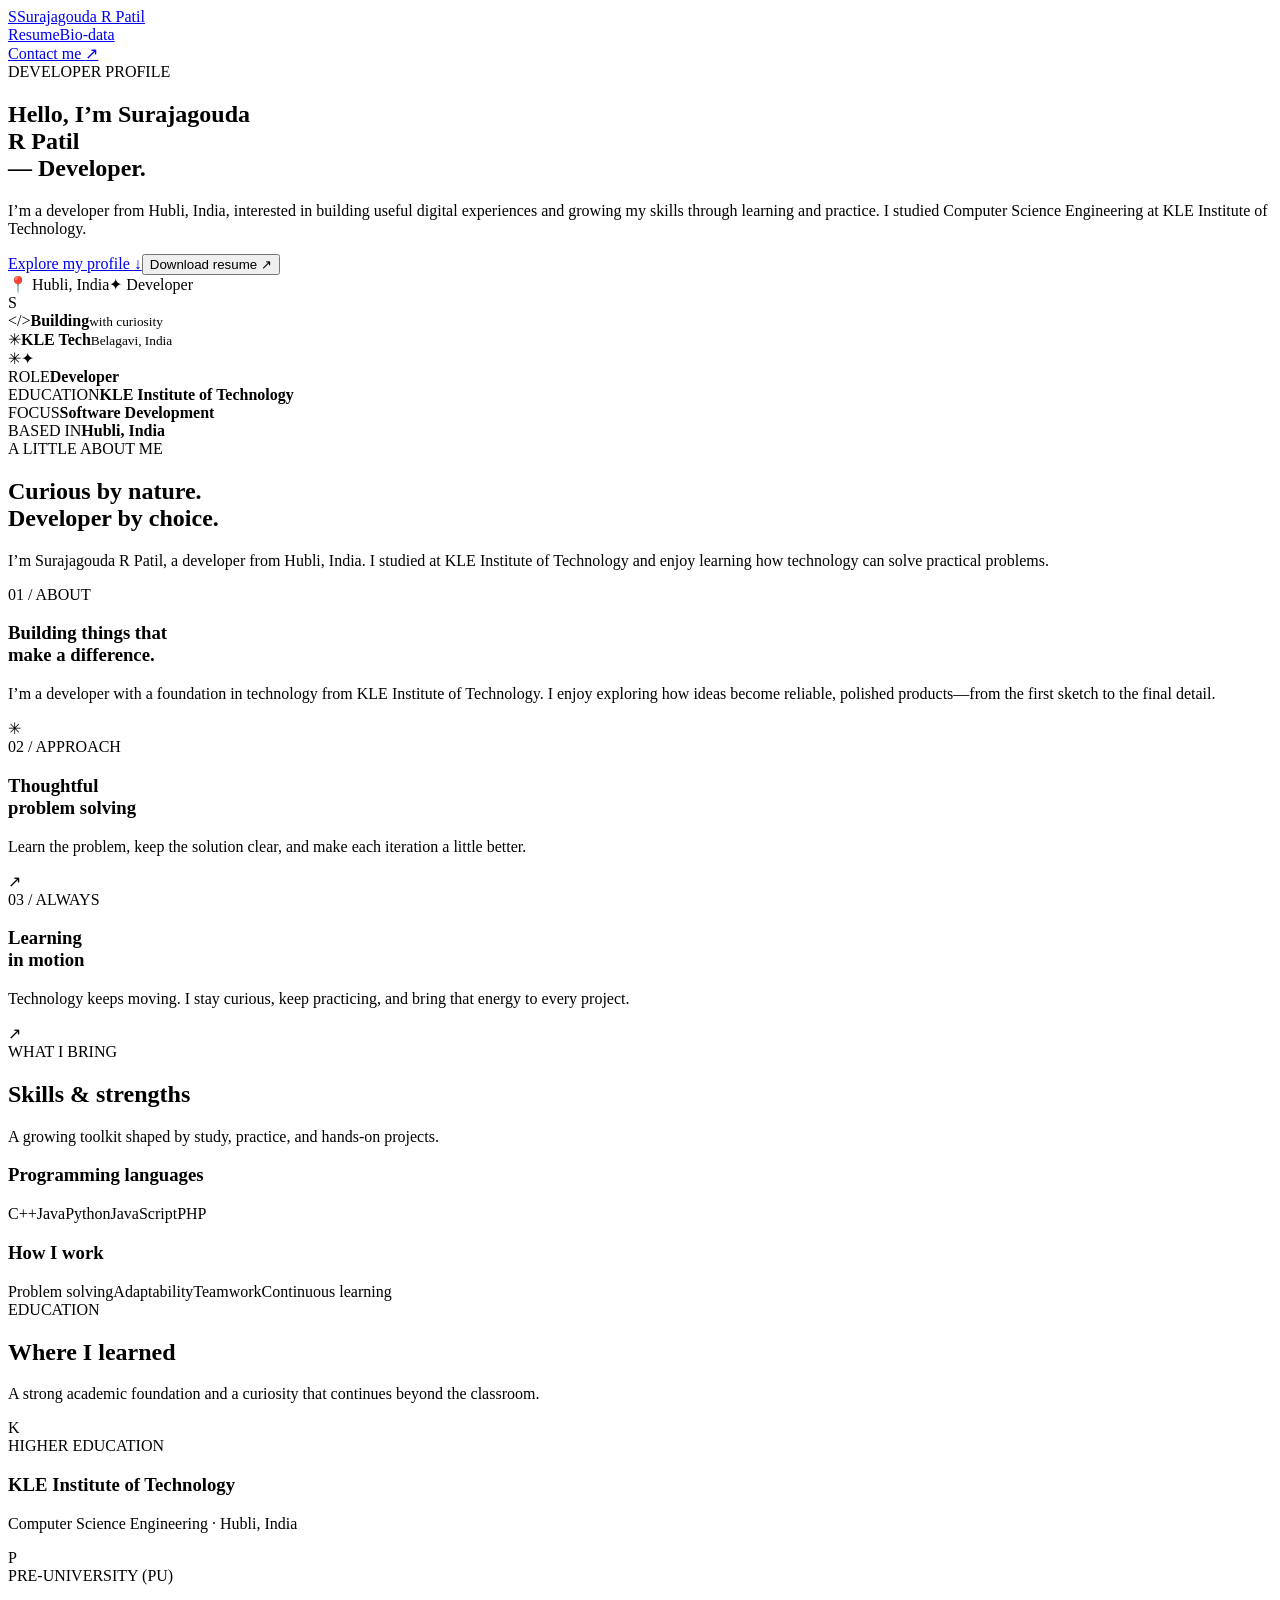
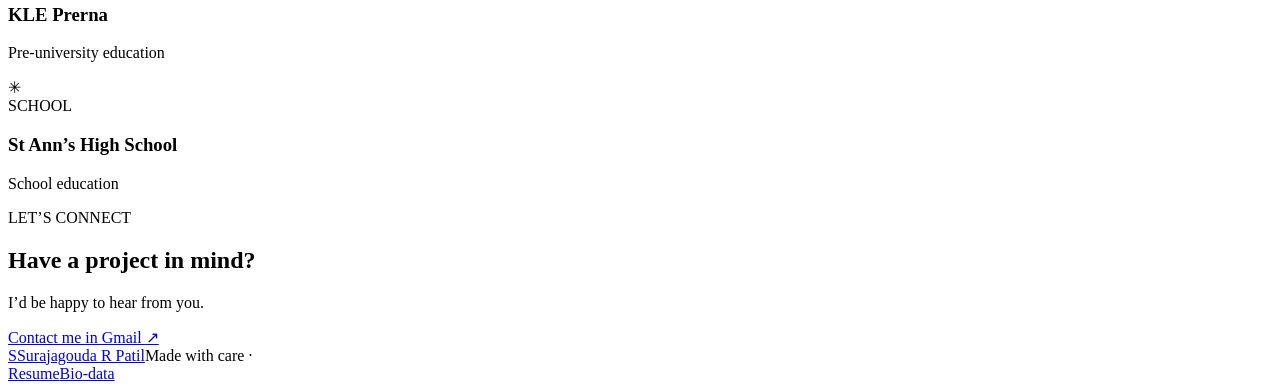
==== index.html @ 98c5645f "Add resume page This file contains the complete HTML structure for a personal resume webpage, includ" ====
<!doctype html>
<html lang="en">
<head>
  <meta charset="utf-8"><meta name="viewport" content="width=device-width, initial-scale=1">
  <meta name="description" content="Resume and professional profile of a developer from KLE Institute of Technology.">
  <title>Resume | Surajagouda R Patil</title><link rel="stylesheet" href="styles.css"><script src="script.js" defer></script>
</head>
<body>
  <header class="site-header"><a class="brand" href="index.html"><span class="brand-mark">S</span><span>Surajagouda R Patil</span></a><nav aria-label="Main navigation"><a class="active" href="index.html">Resume</a><a href="biodata.html">Bio-data</a></nav><a class="header-cta" href="https://mail.google.com/mail/?view=cm&amp;fs=1&amp;to=surajagoudap%40gmail.com" target="_blank" rel="noopener noreferrer">Contact me <span aria-hidden="true">↗</span></a></header>
  <main>
    <section class="hero wrap"><div class="hero-copy"><div class="eyebrow"><span class="status-dot"></span> DEVELOPER PROFILE</div><h1>Hello, I’m <span class="accent">Surajagouda<br>R Patil</span><br>— Developer.</h1><p class="intro">I’m a developer from Hubli, India, interested in building useful digital experiences and growing my skills through learning and practice. I studied Computer Science Engineering at KLE Institute of Technology.</p><div class="hero-actions"><a class="button primary" href="#about">Explore my profile <span>↓</span></a><button class="button secondary" type="button" data-print>Download resume <span>↗</span></button></div><div class="hero-meta"><span>📍 Hubli, India</span><span>✦ Developer</span></div></div><div class="profile-art" aria-label="Decorative profile illustration"><div class="orbit orbit-one"></div><div class="orbit orbit-two"></div><div class="portrait"><span class="portrait-initial">S</span></div><div class="float-card card-code"><span class="mini-icon">&lt;/&gt;</span><span><b>Building</b><small>with curiosity</small></span></div><div class="float-card card-school"><span class="mini-icon star">✳</span><span><b>KLE Tech</b><small>Belagavi, India</small></span></div><span class="spark spark-a">✳</span><span class="spark spark-b">✦</span></div></section>
    <section class="quick-facts wrap" aria-label="Profile highlights"><div><span class="fact-label">ROLE</span><strong>Developer</strong></div><div><span class="fact-label">EDUCATION</span><strong>KLE Institute of Technology</strong></div><div><span class="fact-label">FOCUS</span><strong>Software Development</strong></div><div><span class="fact-label">BASED IN</span><strong>Hubli, India</strong></div></section>
    <section class="section wrap" id="about"><div class="section-heading"><div><span class="section-kicker">A LITTLE ABOUT ME</span><h2>Curious by nature.<br><span class="muted">Developer by choice.</span></h2></div><p>I’m Surajagouda R Patil, a developer from Hubli, India. I studied at KLE Institute of Technology and enjoy learning how technology can solve practical problems.</p></div><div class="about-grid"><article class="about-card feature-card"><span class="card-number">01 / ABOUT</span><h3>Building things that<br>make a difference.</h3><p>I’m a developer with a foundation in technology from KLE Institute of Technology. I enjoy exploring how ideas become reliable, polished products—from the first sketch to the final detail.</p><span class="card-decoration">✳</span></article><article class="about-card"><span class="card-number">02 / APPROACH</span><h3>Thoughtful<br>problem solving</h3><p>Learn the problem, keep the solution clear, and make each iteration a little better.</p><span class="small-arrow">↗</span></article><article class="about-card"><span class="card-number">03 / ALWAYS</span><h3>Learning<br>in motion</h3><p>Technology keeps moving. I stay curious, keep practicing, and bring that energy to every project.</p><span class="small-arrow">↗</span></article></div></section>
    <section class="section wrap"><div class="section-heading compact"><div><span class="section-kicker">WHAT I BRING</span><h2>Skills &amp; strengths</h2></div><p>A growing toolkit shaped by study, practice, and hands-on projects.</p></div><div class="skills-panel"><div class="skill-group"><h3>Programming languages</h3><div class="tags"><span>C++</span><span>Java</span><span>Python</span><span>JavaScript</span><span>PHP</span></div></div><div class="skill-group"><h3>How I work</h3><div class="tags soft-tags"><span>Problem solving</span><span>Adaptability</span><span>Teamwork</span><span>Continuous learning</span></div></div></div></section>
    <section class="section wrap"><div class="section-heading compact"><div><span class="section-kicker">EDUCATION</span><h2>Where I learned</h2></div><p>A strong academic foundation and a curiosity that continues beyond the classroom.</p></div><article class="education-row"><div class="edu-icon">K</div><div class="edu-main"><span class="section-kicker">HIGHER EDUCATION</span><h3>KLE Institute of Technology</h3><p>Computer Science Engineering · Hubli, India</p></div></article><article class="education-row"><div class="edu-icon school-icon">P</div><div class="edu-main"><span class="section-kicker">PRE-UNIVERSITY (PU)</span><h3>KLE Prerna</h3><p>Pre-university education</p></div></article><article class="education-row school-row"><div class="edu-icon school-icon">✳</div><div class="edu-main"><span class="section-kicker">SCHOOL</span><h3>St Ann’s High School</h3><p>School education</p></div></article></section>
    <section class="contact-band wrap" id="contact"><div><span class="section-kicker">LET’S CONNECT</span><h2>Have a project in mind?</h2><p>I’d be happy to hear from you.</p></div><a class="button light-button" href="https://mail.google.com/mail/?view=cm&amp;fs=1&amp;to=surajagoudap%40gmail.com" target="_blank" rel="noopener noreferrer">Contact me in Gmail <span>↗</span></a></section>
  </main>
  <footer class="site-footer wrap"><a class="brand footer-brand" href="index.html"><span class="brand-mark">S</span><span>Surajagouda R Patil</span></a><span>Made with care · <span data-year></span></span><div class="footer-links"><a href="index.html">Resume</a><a href="biodata.html">Bio-data</a></div></footer>
</body></html>
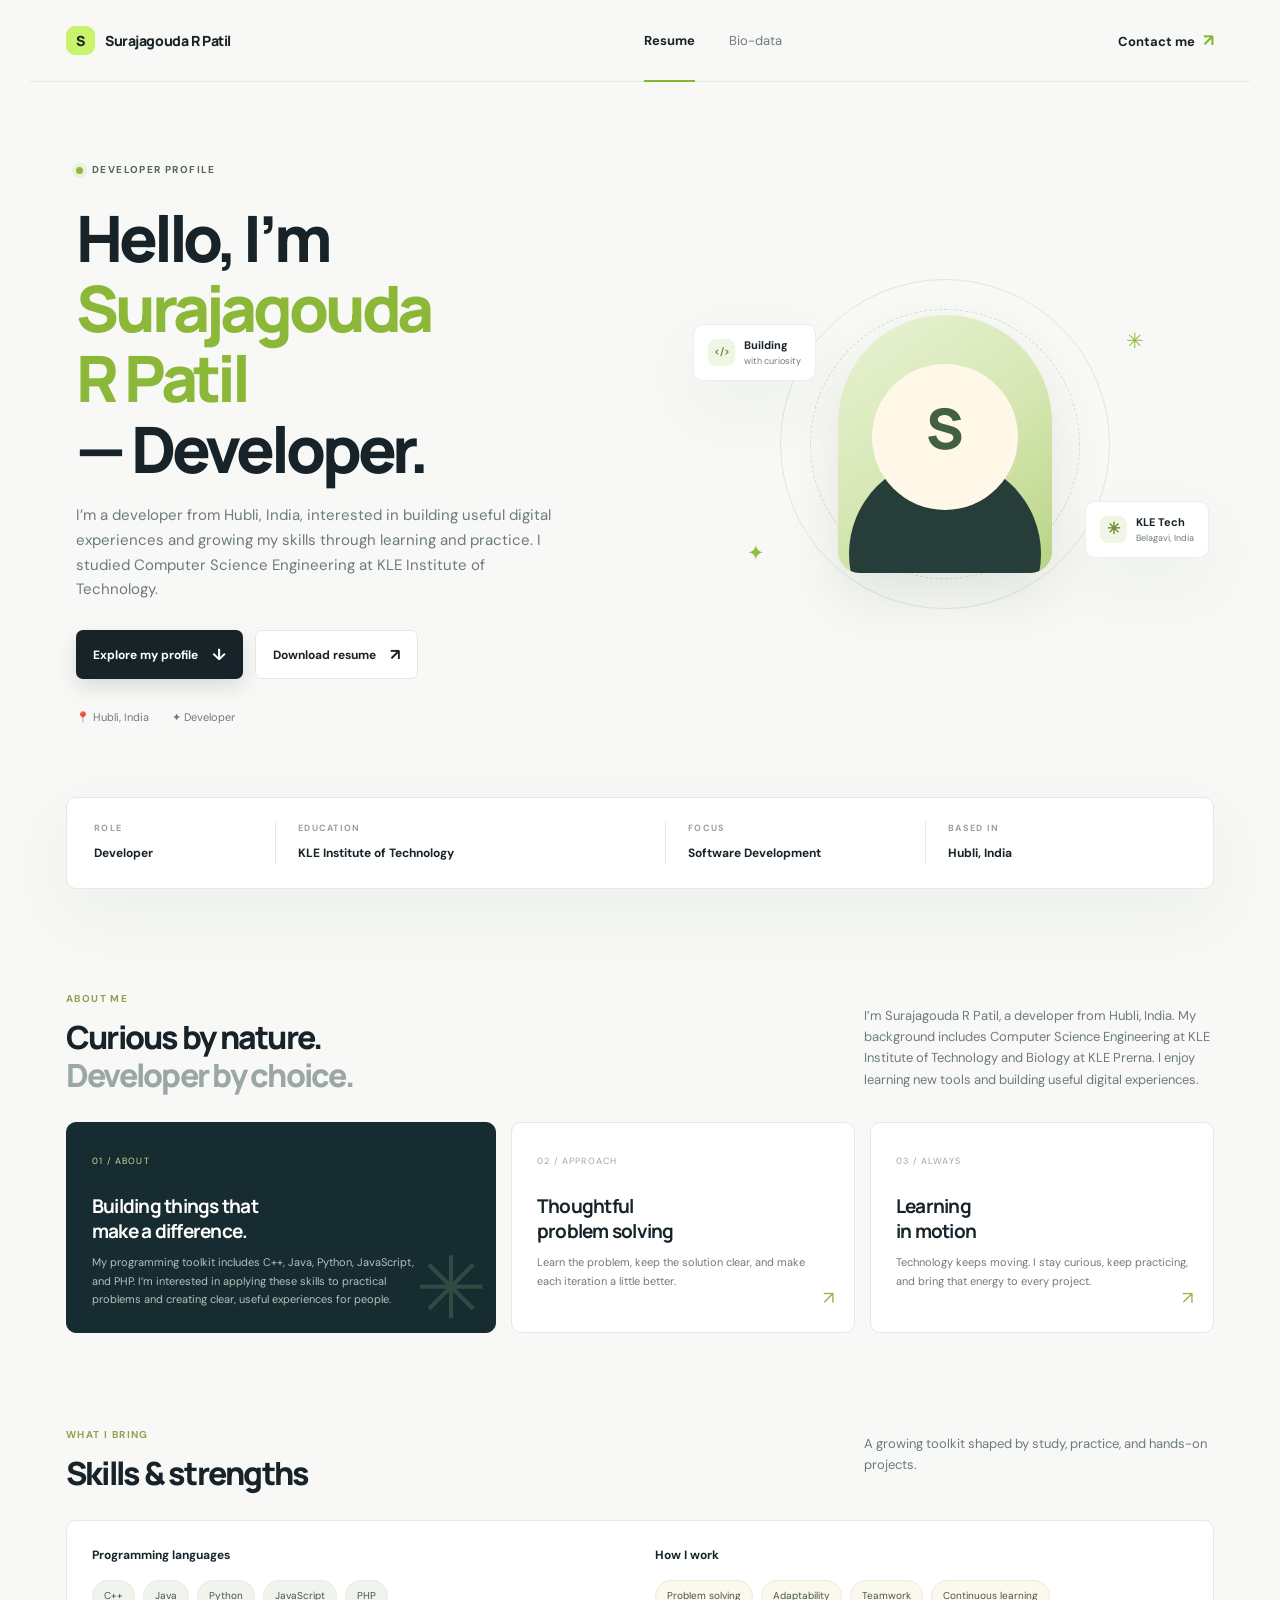
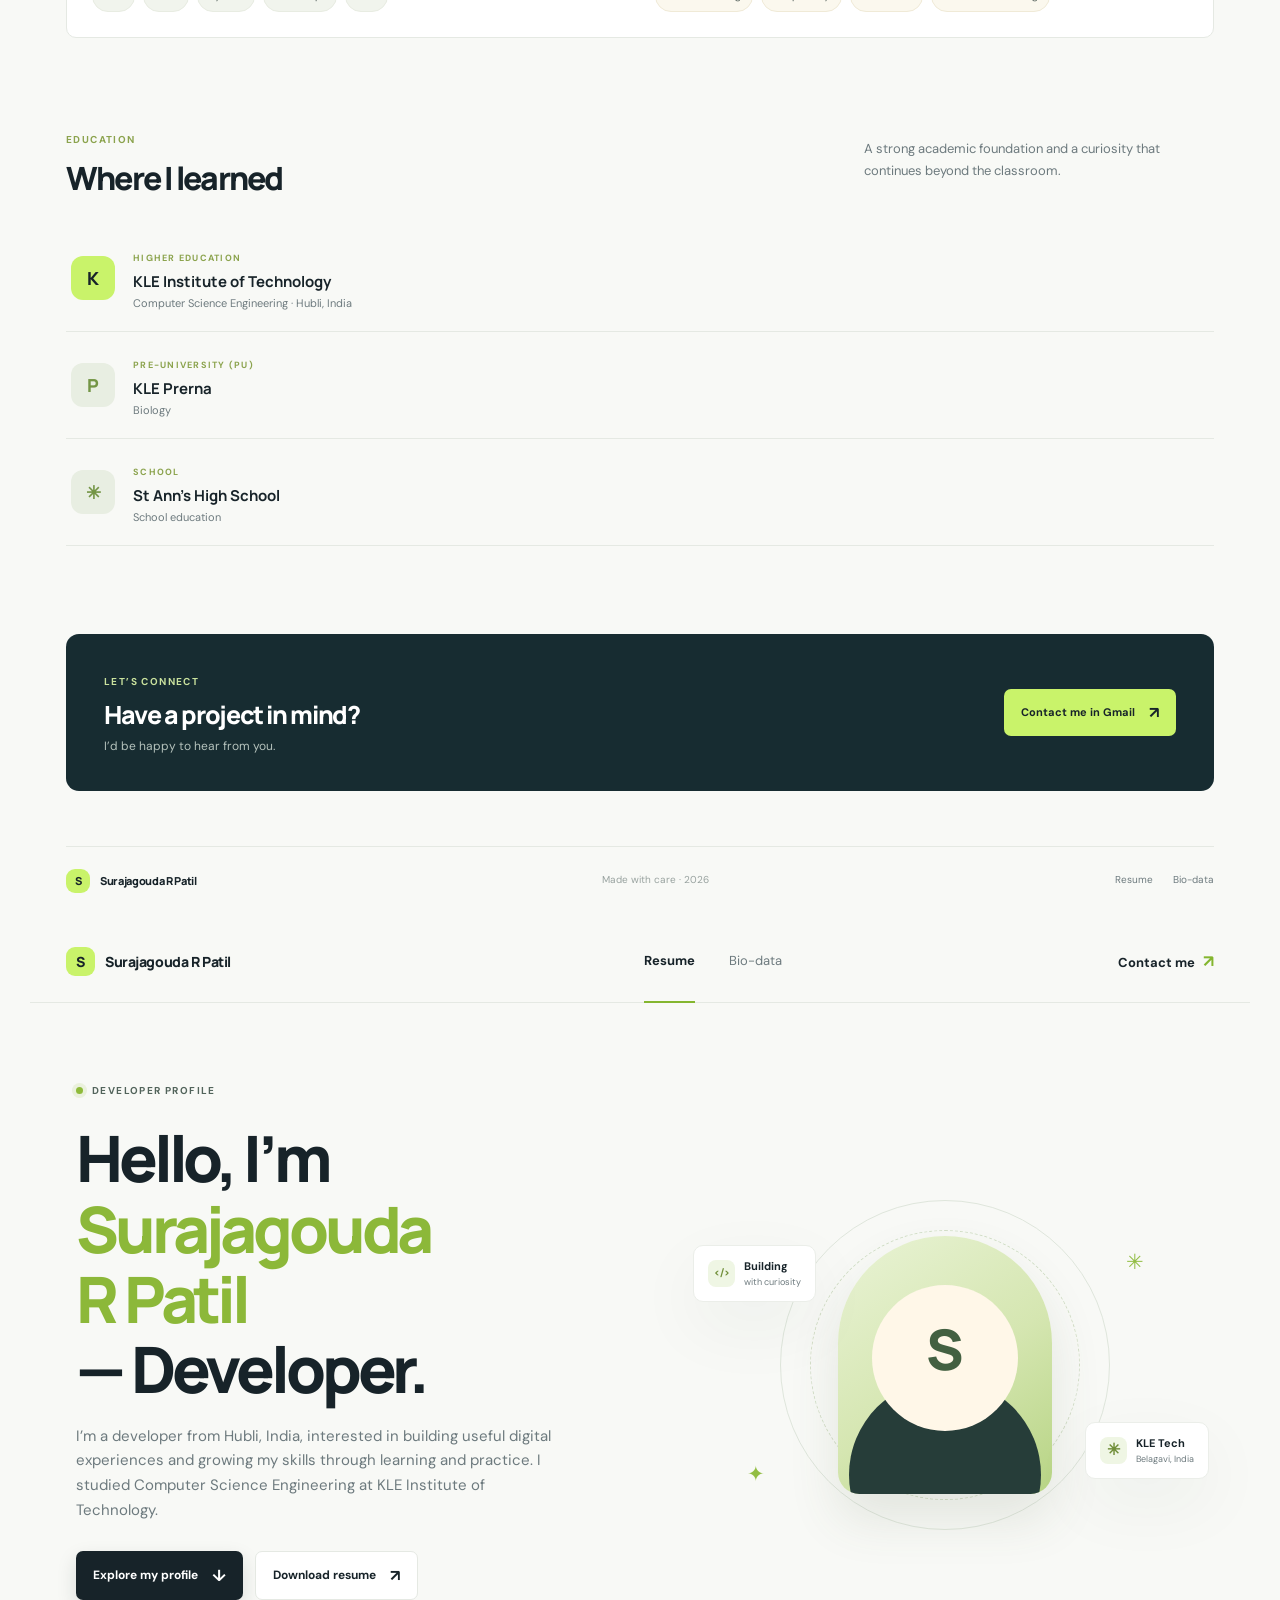
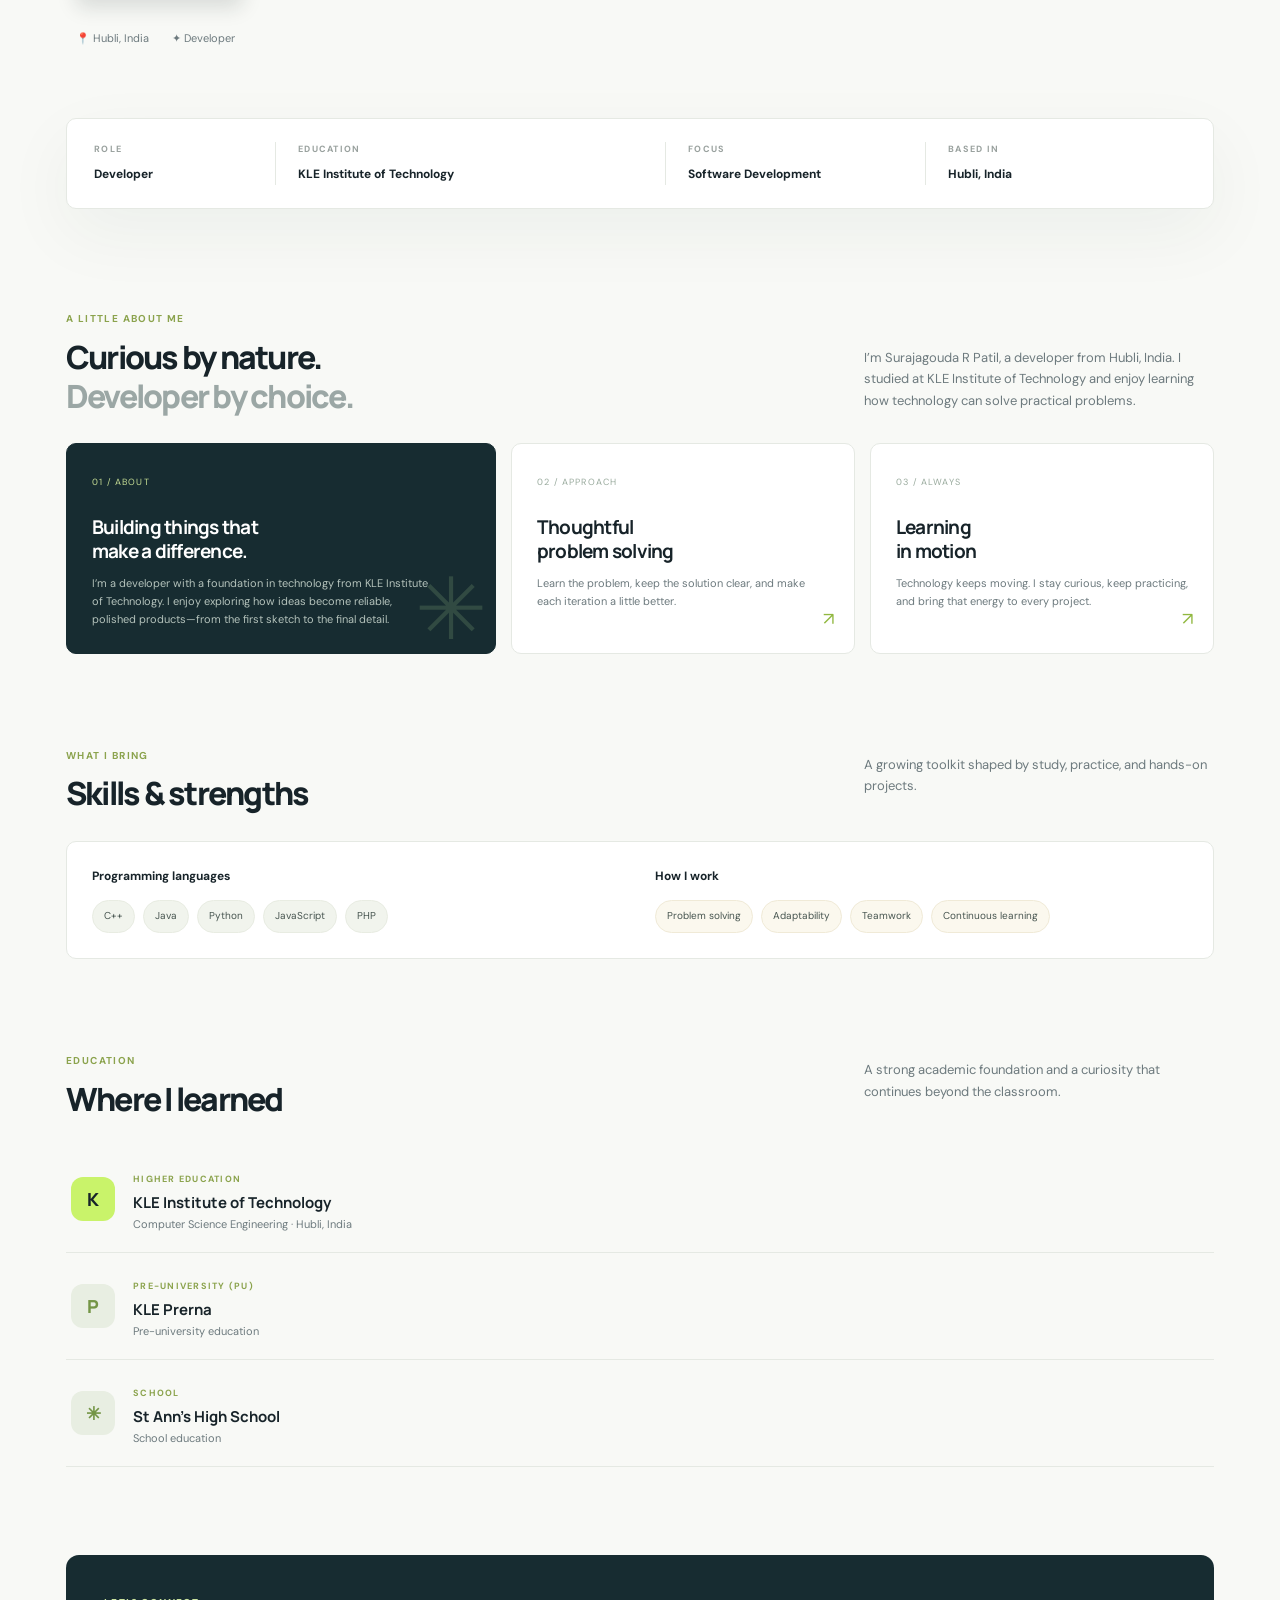
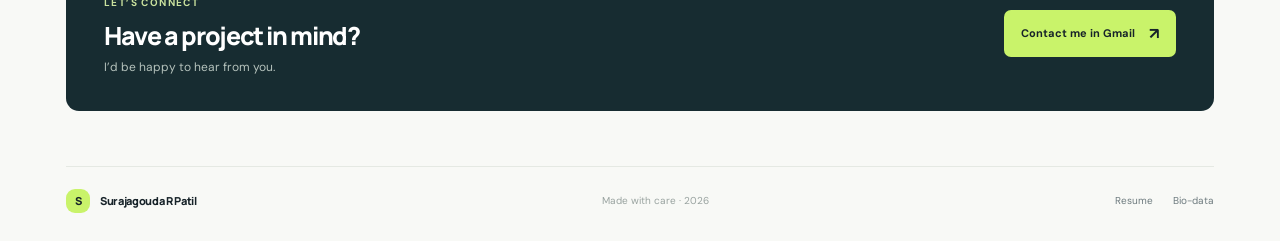
==== commit af9d1303: "Update resume About Me and PU stream Added 'About Me' section with personal details and skills." ====
--- a/index.html
+++ b/index.html
@@ -1,4 +1,22 @@
 <!doctype html>
+<html lang="en">
+<head>
+  <meta charset="utf-8"><meta name="viewport" content="width=device-width, initial-scale=1">
+  <meta name="description" content="Resume and professional profile of a developer from KLE Institute of Technology.">
+  <title>Resume | Surajagouda R Patil</title><link rel="stylesheet" href="styles.css"><script src="script.js" defer></script>
+</head>
+<body>
+  <header class="site-header"><a class="brand" href="index.html"><span class="brand-mark">S</span><span>Surajagouda R Patil</span></a><nav aria-label="Main navigation"><a class="active" href="index.html">Resume</a><a href="biodata.html">Bio-data</a></nav><a class="header-cta" href="https://mail.google.com/mail/?view=cm&amp;fs=1&amp;to=surajagoudap%40gmail.com" target="_blank" rel="noopener noreferrer">Contact me <span aria-hidden="true">↗</span></a></header>
+  <main>
+    <section class="hero wrap"><div class="hero-copy"><div class="eyebrow"><span class="status-dot"></span> DEVELOPER PROFILE</div><h1>Hello, I’m <span class="accent">Surajagouda<br>R Patil</span><br>— Developer.</h1><p class="intro">I’m a developer from Hubli, India, interested in building useful digital experiences and growing my skills through learning and practice. I studied Computer Science Engineering at KLE Institute of Technology.</p><div class="hero-actions"><a class="button primary" href="#about">Explore my profile <span>↓</span></a><button class="button secondary" type="button" data-print>Download resume <span>↗</span></button></div><div class="hero-meta"><span>📍 Hubli, India</span><span>✦ Developer</span></div></div><div class="profile-art" aria-label="Decorative profile illustration"><div class="orbit orbit-one"></div><div class="orbit orbit-two"></div><div class="portrait"><span class="portrait-initial">S</span></div><div class="float-card card-code"><span class="mini-icon">&lt;/&gt;</span><span><b>Building</b><small>with curiosity</small></span></div><div class="float-card card-school"><span class="mini-icon star">✳</span><span><b>KLE Tech</b><small>Belagavi, India</small></span></div><span class="spark spark-a">✳</span><span class="spark spark-b">✦</span></div></section>
+    <section class="quick-facts wrap" aria-label="Profile highlights"><div><span class="fact-label">ROLE</span><strong>Developer</strong></div><div><span class="fact-label">EDUCATION</span><strong>KLE Institute of Technology</strong></div><div><span class="fact-label">FOCUS</span><strong>Software Development</strong></div><div><span class="fact-label">BASED IN</span><strong>Hubli, India</strong></div></section>
+    <section class="section wrap" id="about"><div class="section-heading"><div><span class="section-kicker">ABOUT ME</span><h2>Curious by nature.<br><span class="muted">Developer by choice.</span></h2></div><p>I’m Surajagouda R Patil, a developer from Hubli, India. My background includes Computer Science Engineering at KLE Institute of Technology and Biology at KLE Prerna. I enjoy learning new tools and building useful digital experiences.</p></div><div class="about-grid"><article class="about-card feature-card"><span class="card-number">01 / ABOUT</span><h3>Building things that<br>make a difference.</h3><p>My programming toolkit includes C++, Java, Python, JavaScript, and PHP. I’m interested in applying these skills to practical problems and creating clear, useful experiences for people.</p><span class="card-decoration">✳</span></article><article class="about-card"><span class="card-number">02 / APPROACH</span><h3>Thoughtful<br>problem solving</h3><p>Learn the problem, keep the solution clear, and make each iteration a little better.</p><span class="small-arrow">↗</span></article><article class="about-card"><span class="card-number">03 / ALWAYS</span><h3>Learning<br>in motion</h3><p>Technology keeps moving. I stay curious, keep practicing, and bring that energy to every project.</p><span class="small-arrow">↗</span></article></div></section>
+    <section class="section wrap"><div class="section-heading compact"><div><span class="section-kicker">WHAT I BRING</span><h2>Skills &amp; strengths</h2></div><p>A growing toolkit shaped by study, practice, and hands-on projects.</p></div><div class="skills-panel"><div class="skill-group"><h3>Programming languages</h3><div class="tags"><span>C++</span><span>Java</span><span>Python</span><span>JavaScript</span><span>PHP</span></div></div><div class="skill-group"><h3>How I work</h3><div class="tags soft-tags"><span>Problem solving</span><span>Adaptability</span><span>Teamwork</span><span>Continuous learning</span></div></div></div></section>
+    <section class="section wrap"><div class="section-heading compact"><div><span class="section-kicker">EDUCATION</span><h2>Where I learned</h2></div><p>A strong academic foundation and a curiosity that continues beyond the classroom.</p></div><article class="education-row"><div class="edu-icon">K</div><div class="edu-main"><span class="section-kicker">HIGHER EDUCATION</span><h3>KLE Institute of Technology</h3><p>Computer Science Engineering · Hubli, India</p></div></article><article class="education-row"><div class="edu-icon school-icon">P</div><div class="edu-main"><span class="section-kicker">PRE-UNIVERSITY (PU)</span><h3>KLE Prerna</h3><p>Biology</p></div></article><article class="education-row school-row"><div class="edu-icon school-icon">✳</div><div class="edu-main"><span class="section-kicker">SCHOOL</span><h3>St Ann’s High School</h3><p>School education</p></div></article></section>
+    <section class="contact-band wrap" id="contact"><div><span class="section-kicker">LET’S CONNECT</span><h2>Have a project in mind?</h2><p>I’d be happy to hear from you.</p></div><a class="button light-button" href="https://mail.google.com/mail/?view=cm&amp;fs=1&amp;to=surajagoudap%40gmail.com" target="_blank" rel="noopener noreferrer">Contact me in Gmail <span>↗</span></a></section>
+  </main>
+  <footer class="site-footer wrap"><a class="brand footer-brand" href="index.html"><span class="brand-mark">S</span><span>Surajagouda R Patil</span></a><span>Made with care · <span data-year></span></span><div class="footer-links"><a href="index.html">Resume</a><a href="biodata.html">Bio-data</a></div></footer>
+</body></html><!doctype html>
 <html lang="en">
 <head>
   <meta charset="utf-8"><meta name="viewport" content="width=device-width, initial-scale=1">
--- a/styles.css
+++ b/styles.css
@@ -0,0 +1,5 @@
+@import url('https://fonts.googleapis.com/css2?family=DM+Sans:wght@400;500;600;700&family=Manrope:wght@400;500;600;700;800&display=swap');
+:root{--ink:#172329;--muted:#6d7a7e;--paper:#f8f9f6;--white:#fff;--green:#c9f36a;--green-deep:#84b62f;--line:#e5e9e3;--navy:#172c31;--shadow:0 24px 70px #1c32300d}*{box-sizing:border-box}html{scroll-behavior:smooth}body{margin:0;background:var(--paper);color:var(--ink);font-family:'DM Sans',sans-serif;font-size:15px;line-height:1.65}a{color:inherit;text-decoration:none}.site-header{max-width:1220px;height:82px;margin:auto;padding:0 36px;display:flex;align-items:center;justify-content:space-between;border-bottom:1px solid var(--line)}.brand{display:inline-flex;align-items:center;gap:10px;font-family:Manrope,sans-serif;font-weight:800;font-size:14px;letter-spacing:-.03em}.brand-mark{width:29px;height:29px;border-radius:9px;background:var(--green);display:grid;place-items:center;font-size:14px;color:var(--ink)}nav{display:flex;gap:34px;margin-left:76px}nav a,.footer-links a{font-size:13px;color:var(--muted);transition:.2s}nav a:hover,.footer-links a:hover{color:var(--ink)}nav a.active{color:var(--ink);font-weight:700;position:relative}nav a.active:after{content:'';position:absolute;bottom:-31px;left:0;right:0;height:2px;background:var(--green-deep)}.header-cta{font-size:13px;font-weight:700}.header-cta span{color:var(--green-deep);font-size:17px;margin-left:5px}.wrap{max-width:1148px;margin-left:auto;margin-right:auto}.hero{padding:80px 10px 71px;display:grid;grid-template-columns:1.08fr .92fr;align-items:center;min-height:512px}.eyebrow,.section-kicker,.fact-label{font-size:10px;font-weight:700;letter-spacing:.14em}.eyebrow{display:flex;align-items:center;gap:9px;color:#52645b}.status-dot{width:7px;height:7px;border-radius:50%;background:#8fbb3a;box-shadow:0 0 0 4px #8fbb3a22}.hero h1,.page-hero h1{font:800 clamp(44px,5vw,65px)/1.1 Manrope,sans-serif;letter-spacing:-.065em;margin:24px 0 19px}.accent{color:#8cb839}.intro{max-width:478px;color:var(--muted);font-size:15px}.hero-actions{display:flex;gap:12px;margin-top:28px}.button{font:700 12px 'DM Sans',sans-serif;border:0;border-radius:7px;padding:13px 17px;display:inline-flex;gap:14px;align-items:center;cursor:pointer;transition:transform .2s,box-shadow .2s}.button:hover{transform:translateY(-2px)}.primary{background:var(--ink);color:white;box-shadow:0 8px 20px #17232922}.primary span,.secondary span{font-size:16px}.secondary{background:#fff;border:1px solid var(--line);color:var(--ink)}.hero-meta{display:flex;gap:23px;margin-top:29px;color:var(--muted);font-size:11px}.profile-art{height:380px;position:relative;display:grid;place-items:center}.orbit{position:absolute;border:1px solid #dfe6dc;border-radius:50%;width:330px;height:330px}.orbit-two{width:270px;height:270px;border-style:dashed;border-color:#d3dec8}.portrait{width:214px;height:258px;border-radius:110px 110px 22px 22px;background:linear-gradient(145deg,#e9f3d5,#d5e6b1 54%,#b7d484);display:grid;place-items:center;box-shadow:0 25px 50px #50633c20;position:relative;overflow:hidden}.portrait:before{content:'';position:absolute;width:146px;height:146px;border-radius:50%;background:#fff7e8;top:49px;left:34px;box-shadow:0 117px 0 23px #263d39}.portrait-initial{position:absolute;z-index:1;top:74px;font:800 56px Manrope;color:#436041}.float-card{position:absolute;background:#fff;border:1px solid #ebeee9;border-radius:10px;padding:11px 14px;display:flex;align-items:center;gap:9px;box-shadow:var(--shadow);font-size:11px}.float-card b,.float-card small{display:block}.float-card b{font-size:11px}.float-card small{color:var(--muted);font-size:9px}.card-code{top:70px;left:8px}.card-school{right:-5px;bottom:76px}.mini-icon{width:27px;height:27px;border-radius:8px;background:#eff6e4;color:#718f39;display:grid;place-items:center;font-size:10px;font-weight:700}.star{font-size:16px}.spark{position:absolute;color:#92bd43;font-size:21px}.spark-a{top:70px;right:60px}.spark-b{bottom:63px;left:62px}.quick-facts{display:grid;grid-template-columns:.7fr 1.5fr 1fr 1fr;background:#fff;border:1px solid var(--line);border-radius:10px;padding:23px 27px;margin-bottom:96px;box-shadow:var(--shadow)}.quick-facts>div{border-right:1px solid var(--line);padding:0 22px}.quick-facts>div:first-child{padding-left:0}.quick-facts>div:last-child{border:0}.fact-label{display:block;color:#99a19e;font-size:9px;margin-bottom:4px}.quick-facts strong{font-size:12px}.section{margin-bottom:88px}.section-heading{display:flex;justify-content:space-between;align-items:end;margin-bottom:28px}.section-heading h2,.contact-band h2{font:800 32px/1.2 Manrope,sans-serif;letter-spacing:-.055em;margin:8px 0 0}.section-kicker{color:#8ba34d}.muted{color:#9ba7a5}.section-heading>p{max-width:350px;color:var(--muted);font-size:13px;margin:0 0 4px}.about-grid{display:grid;grid-template-columns:1.25fr 1fr 1fr;gap:15px}.about-card{background:#fff;border:1px solid var(--line);border-radius:10px;padding:24px 25px;min-height:206px;position:relative;overflow:hidden}.feature-card{background:var(--navy);color:#fff;border-color:var(--navy)}.card-number{font-size:9px;letter-spacing:.13em;color:#99aa9d}.feature-card .card-number{color:#c6dd94}.about-card h3{font:700 19px/1.3 Manrope,sans-serif;letter-spacing:-.04em;margin:22px 0 10px}.about-card p{font-size:11px;color:var(--muted);margin:0;max-width:310px}.feature-card p{color:#b4c2bb;max-width:340px}.card-decoration{position:absolute;font-size:86px;color:#314a42;right:8px;bottom:-29px}.small-arrow{position:absolute;right:20px;bottom:18px;color:#91b840;font-size:18px}.compact{align-items:center}.skills-panel{display:grid;grid-template-columns:1fr 1fr;gap:30px;background:#fff;border:1px solid var(--line);border-radius:10px;padding:25px}.skill-group h3{font-size:12px;margin:0 0 14px}.tags{display:flex;gap:8px;flex-wrap:wrap}.tags span{background:#f1f4ed;border:1px solid #e8ece2;border-radius:20px;padding:7px 11px;font-size:10px;color:#475550}.soft-tags span{background:#fbf8ee;border-color:#f0ead7}.education-row{display:flex;align-items:center;gap:18px;padding:19px 5px;border-bottom:1px solid var(--line)}.edu-icon{width:44px;height:44px;background:var(--green);border-radius:12px;display:grid;place-items:center;font:800 18px Manrope}.school-icon{background:#e8eee2;color:#749546}.edu-main{flex:1}.edu-main .section-kicker{font-size:9px}.edu-main h3{font:700 15px Manrope;margin:2px 0}.edu-main p{color:var(--muted);font-size:11px;margin:0}.edu-date{font-size:10px;color:#929e99}.contact-band{background:var(--navy);color:#fff;border-radius:13px;padding:34px 38px;margin-bottom:55px;display:flex;align-items:center;justify-content:space-between}.contact-band .section-kicker{color:#cae29e}.contact-band h2{font-size:25px;margin:7px 0}.contact-band p{color:#b5c2bc;font-size:12px;margin:0}.light-button{background:var(--green);color:var(--ink);font-size:11px}.light-button span{font-size:16px}.site-footer{border-top:1px solid var(--line);padding:22px 0 28px;display:flex;align-items:center;justify-content:space-between;color:#98a29f;font-size:10px}.footer-brand{color:var(--ink);font-size:11px}.footer-brand .brand-mark{width:24px;height:24px;font-size:11px}.footer-links{display:flex;gap:20px}.footer-links a{font-size:10px}.page-hero{padding:69px 10px 39px;border-bottom:1px solid var(--line)}.page-hero h1{font-size:54px;margin:14px 0 10px}.page-hero>p{color:var(--muted);font-size:14px;margin:0}.breadcrumb{display:flex;gap:10px;color:#a0aaa4;font-size:10px;margin-top:21px}.breadcrumb a{color:#607064}.biodata-layout{display:grid;grid-template-columns:280px 1fr;gap:57px;padding:44px 10px 85px}.bio-sidebar{background:var(--navy);color:white;border-radius:12px;padding:26px;align-self:start;position:relative;overflow:hidden;min-height:340px}.bio-monogram{width:73px;height:73px;border-radius:50%;display:grid;place-items:center;background:var(--green);color:var(--ink);font:800 30px Manrope;margin:0 0 25px}.bio-sidebar .section-kicker{color:#c4dc96}.bio-sidebar h2{font:800 23px Manrope;letter-spacing:-.05em;margin:6px 0}.bio-sidebar p{font-size:11px;color:#b2c1b9;margin:0}.bio-sidebar-rule{height:1px;background:#415550;margin:26px 0 18px}.sidebar-note{font:600 14px/1.6 Manrope;color:#e7efdf}.sidebar-spark{position:absolute;right:-12px;bottom:-40px;font-size:112px;color:#2a4640}.bio-content{min-width:0}.bio-section{padding:0 0 28px;margin-bottom:26px;border-bottom:1px solid var(--line)}.bio-section-title{display:flex;gap:13px;align-items:center;margin-bottom:16px}.number-badge{width:30px;height:30px;border-radius:9px;background:#edf3e1;display:grid;place-items:center;color:#789839;font-size:10px;font-weight:700}.bio-section-title .section-kicker{font-size:9px}.bio-section-title h2{font:700 17px Manrope;letter-spacing:-.04em;margin:1px 0 0}.bio-paragraph{font-size:12px;color:var(--muted);line-height:1.9;margin:0 0 0 43px;max-width:680px}.detail-grid{display:grid;grid-template-columns:1fr 1fr;margin:0 0 0 43px;column-gap:28px}.detail-grid>div{border-bottom:1px solid #e9ece7;padding:10px 0}.detail-grid dt{font-size:10px;color:#97a29d}.detail-grid dd{font-size:12px;font-weight:600;margin:3px 0 0}.timeline{margin-left:44px;border-left:1px solid #dfe5d9;padding:1px 0 0 18px}.timeline-item{position:relative;padding:0 0 22px}.timeline-dot{position:absolute;left:-23px;top:4px;width:9px;height:9px;border:2px solid #94b849;background:var(--paper);border-radius:50%}.timeline-item .section-kicker{font-size:9px}.timeline-item h3{font:700 14px Manrope;margin:3px 0}.timeline-item p,.timeline-item small{font-size:10px;color:var(--muted);margin:0}.timeline-item small{display:block;margin-top:4px}.last-bio-section{border:0;margin-bottom:0;padding-bottom:0}
+@media(max-width:850px){.site-header{padding:0 22px}.wrap{margin-left:24px;margin-right:24px}.hero{padding-top:50px;grid-template-columns:1fr .8fr}.profile-art{transform:scale(.82)}.quick-facts{grid-template-columns:1fr 1.5fr;row-gap:16px}.quick-facts>div:nth-child(2){border:0}.about-grid{grid-template-columns:1fr 1fr}.feature-card{grid-column:span 2}.biodata-layout{grid-template-columns:220px 1fr;gap:28px}.bio-sidebar{padding:22px}}
+@media(max-width:600px){.site-header{height:68px;padding:0 18px}.brand{font-size:12px}.brand-mark{width:26px;height:26px}nav{gap:15px;margin:0}nav a{font-size:11px}nav a.active:after{bottom:-24px}.header-cta{display:none}.wrap{margin-left:18px;margin-right:18px}.hero{display:flex;flex-direction:column;align-items:stretch;padding:43px 0 28px}.hero h1{font-size:47px}.intro{font-size:13px}.hero-meta{font-size:9px;gap:12px}.profile-art{height:290px;transform:scale(.8);transform-origin:center top;margin:12px auto -35px;width:100%}.quick-facts{padding:17px;margin-bottom:67px;grid-template-columns:1fr 1.4fr}.quick-facts>div{padding:0 10px}.quick-facts strong{font-size:10px}.section{margin-bottom:64px}.section-heading{display:block}.section-heading h2{font-size:27px}.section-heading>p{margin-top:13px}.about-grid{grid-template-columns:1fr}.feature-card{grid-column:auto}.about-card{min-height:175px}.skills-panel{grid-template-columns:1fr;padding:20px;gap:20px}.contact-band{display:block;padding:28px 23px}.light-button{margin-top:20px}.site-footer{flex-wrap:wrap;gap:15px}.site-footer>span{order:3;width:100%}.footer-links{gap:14px}.page-hero{padding:48px 0 27px}.page-hero h1{font-size:46px}.biodata-layout{display:block;padding:26px 0 65px}.bio-sidebar{min-height:0;margin-bottom:34px}.bio-monogram{width:58px;height:58px;margin-bottom:17px}.bio-sidebar-rule{margin:16px 0 11px}.sidebar-note br{display:none}.detail-grid{grid-template-columns:1fr;margin-left:0}.bio-paragraph{margin-left:0}.timeline{margin-left:5px}.bio-section-title{margin-bottom:13px}.bio-section{margin-bottom:22px;padding-bottom:22px}}
+@media print{body{background:white}.site-header,.site-footer,.hero-actions,.contact-band,.breadcrumb{display:none!important}.wrap{max-width:none;margin:0 20px}.hero{min-height:0;padding:25px 0}.profile-art{transform:scale(.7)}.section{margin-bottom:32px}.about-card,.quick-facts,.skills-panel,.education-row{break-inside:avoid}.biodata-layout{padding:20px 0}.bio-sidebar{print-color-adjust:exact}}
--- a/styles.css
+++ b/styles.css
@@ -0,0 +1,5 @@
+@import url('https://fonts.googleapis.com/css2?family=DM+Sans:wght@400;500;600;700&family=Manrope:wght@400;500;600;700;800&display=swap');
+:root{--ink:#172329;--muted:#6d7a7e;--paper:#f8f9f6;--white:#fff;--green:#c9f36a;--green-deep:#84b62f;--line:#e5e9e3;--navy:#172c31;--shadow:0 24px 70px #1c32300d}*{box-sizing:border-box}html{scroll-behavior:smooth}body{margin:0;background:var(--paper);color:var(--ink);font-family:'DM Sans',sans-serif;font-size:15px;line-height:1.65}a{color:inherit;text-decoration:none}.site-header{max-width:1220px;height:82px;margin:auto;padding:0 36px;display:flex;align-items:center;justify-content:space-between;border-bottom:1px solid var(--line)}.brand{display:inline-flex;align-items:center;gap:10px;font-family:Manrope,sans-serif;font-weight:800;font-size:14px;letter-spacing:-.03em}.brand-mark{width:29px;height:29px;border-radius:9px;background:var(--green);display:grid;place-items:center;font-size:14px;color:var(--ink)}nav{display:flex;gap:34px;margin-left:76px}nav a,.footer-links a{font-size:13px;color:var(--muted);transition:.2s}nav a:hover,.footer-links a:hover{color:var(--ink)}nav a.active{color:var(--ink);font-weight:700;position:relative}nav a.active:after{content:'';position:absolute;bottom:-31px;left:0;right:0;height:2px;background:var(--green-deep)}.header-cta{font-size:13px;font-weight:700}.header-cta span{color:var(--green-deep);font-size:17px;margin-left:5px}.wrap{max-width:1148px;margin-left:auto;margin-right:auto}.hero{padding:80px 10px 71px;display:grid;grid-template-columns:1.08fr .92fr;align-items:center;min-height:512px}.eyebrow,.section-kicker,.fact-label{font-size:10px;font-weight:700;letter-spacing:.14em}.eyebrow{display:flex;align-items:center;gap:9px;color:#52645b}.status-dot{width:7px;height:7px;border-radius:50%;background:#8fbb3a;box-shadow:0 0 0 4px #8fbb3a22}.hero h1,.page-hero h1{font:800 clamp(44px,5vw,65px)/1.1 Manrope,sans-serif;letter-spacing:-.065em;margin:24px 0 19px}.accent{color:#8cb839}.intro{max-width:478px;color:var(--muted);font-size:15px}.hero-actions{display:flex;gap:12px;margin-top:28px}.button{font:700 12px 'DM Sans',sans-serif;border:0;border-radius:7px;padding:13px 17px;display:inline-flex;gap:14px;align-items:center;cursor:pointer;transition:transform .2s,box-shadow .2s}.button:hover{transform:translateY(-2px)}.primary{background:var(--ink);color:white;box-shadow:0 8px 20px #17232922}.primary span,.secondary span{font-size:16px}.secondary{background:#fff;border:1px solid var(--line);color:var(--ink)}.hero-meta{display:flex;gap:23px;margin-top:29px;color:var(--muted);font-size:11px}.profile-art{height:380px;position:relative;display:grid;place-items:center}.orbit{position:absolute;border:1px solid #dfe6dc;border-radius:50%;width:330px;height:330px}.orbit-two{width:270px;height:270px;border-style:dashed;border-color:#d3dec8}.portrait{width:214px;height:258px;border-radius:110px 110px 22px 22px;background:linear-gradient(145deg,#e9f3d5,#d5e6b1 54%,#b7d484);display:grid;place-items:center;box-shadow:0 25px 50px #50633c20;position:relative;overflow:hidden}.portrait:before{content:'';position:absolute;width:146px;height:146px;border-radius:50%;background:#fff7e8;top:49px;left:34px;box-shadow:0 117px 0 23px #263d39}.portrait-initial{position:absolute;z-index:1;top:74px;font:800 56px Manrope;color:#436041}.float-card{position:absolute;background:#fff;border:1px solid #ebeee9;border-radius:10px;padding:11px 14px;display:flex;align-items:center;gap:9px;box-shadow:var(--shadow);font-size:11px}.float-card b,.float-card small{display:block}.float-card b{font-size:11px}.float-card small{color:var(--muted);font-size:9px}.card-code{top:70px;left:8px}.card-school{right:-5px;bottom:76px}.mini-icon{width:27px;height:27px;border-radius:8px;background:#eff6e4;color:#718f39;display:grid;place-items:center;font-size:10px;font-weight:700}.star{font-size:16px}.spark{position:absolute;color:#92bd43;font-size:21px}.spark-a{top:70px;right:60px}.spark-b{bottom:63px;left:62px}.quick-facts{display:grid;grid-template-columns:.7fr 1.5fr 1fr 1fr;background:#fff;border:1px solid var(--line);border-radius:10px;padding:23px 27px;margin-bottom:96px;box-shadow:var(--shadow)}.quick-facts>div{border-right:1px solid var(--line);padding:0 22px}.quick-facts>div:first-child{padding-left:0}.quick-facts>div:last-child{border:0}.fact-label{display:block;color:#99a19e;font-size:9px;margin-bottom:4px}.quick-facts strong{font-size:12px}.section{margin-bottom:88px}.section-heading{display:flex;justify-content:space-between;align-items:end;margin-bottom:28px}.section-heading h2,.contact-band h2{font:800 32px/1.2 Manrope,sans-serif;letter-spacing:-.055em;margin:8px 0 0}.section-kicker{color:#8ba34d}.muted{color:#9ba7a5}.section-heading>p{max-width:350px;color:var(--muted);font-size:13px;margin:0 0 4px}.about-grid{display:grid;grid-template-columns:1.25fr 1fr 1fr;gap:15px}.about-card{background:#fff;border:1px solid var(--line);border-radius:10px;padding:24px 25px;min-height:206px;position:relative;overflow:hidden}.feature-card{background:var(--navy);color:#fff;border-color:var(--navy)}.card-number{font-size:9px;letter-spacing:.13em;color:#99aa9d}.feature-card .card-number{color:#c6dd94}.about-card h3{font:700 19px/1.3 Manrope,sans-serif;letter-spacing:-.04em;margin:22px 0 10px}.about-card p{font-size:11px;color:var(--muted);margin:0;max-width:310px}.feature-card p{color:#b4c2bb;max-width:340px}.card-decoration{position:absolute;font-size:86px;color:#314a42;right:8px;bottom:-29px}.small-arrow{position:absolute;right:20px;bottom:18px;color:#91b840;font-size:18px}.compact{align-items:center}.skills-panel{display:grid;grid-template-columns:1fr 1fr;gap:30px;background:#fff;border:1px solid var(--line);border-radius:10px;padding:25px}.skill-group h3{font-size:12px;margin:0 0 14px}.tags{display:flex;gap:8px;flex-wrap:wrap}.tags span{background:#f1f4ed;border:1px solid #e8ece2;border-radius:20px;padding:7px 11px;font-size:10px;color:#475550}.soft-tags span{background:#fbf8ee;border-color:#f0ead7}.education-row{display:flex;align-items:center;gap:18px;padding:19px 5px;border-bottom:1px solid var(--line)}.edu-icon{width:44px;height:44px;background:var(--green);border-radius:12px;display:grid;place-items:center;font:800 18px Manrope}.school-icon{background:#e8eee2;color:#749546}.edu-main{flex:1}.edu-main .section-kicker{font-size:9px}.edu-main h3{font:700 15px Manrope;margin:2px 0}.edu-main p{color:var(--muted);font-size:11px;margin:0}.edu-date{font-size:10px;color:#929e99}.contact-band{background:var(--navy);color:#fff;border-radius:13px;padding:34px 38px;margin-bottom:55px;display:flex;align-items:center;justify-content:space-between}.contact-band .section-kicker{color:#cae29e}.contact-band h2{font-size:25px;margin:7px 0}.contact-band p{color:#b5c2bc;font-size:12px;margin:0}.light-button{background:var(--green);color:var(--ink);font-size:11px}.light-button span{font-size:16px}.site-footer{border-top:1px solid var(--line);padding:22px 0 28px;display:flex;align-items:center;justify-content:space-between;color:#98a29f;font-size:10px}.footer-brand{color:var(--ink);font-size:11px}.footer-brand .brand-mark{width:24px;height:24px;font-size:11px}.footer-links{display:flex;gap:20px}.footer-links a{font-size:10px}.page-hero{padding:69px 10px 39px;border-bottom:1px solid var(--line)}.page-hero h1{font-size:54px;margin:14px 0 10px}.page-hero>p{color:var(--muted);font-size:14px;margin:0}.breadcrumb{display:flex;gap:10px;color:#a0aaa4;font-size:10px;margin-top:21px}.breadcrumb a{color:#607064}.biodata-layout{display:grid;grid-template-columns:280px 1fr;gap:57px;padding:44px 10px 85px}.bio-sidebar{background:var(--navy);color:white;border-radius:12px;padding:26px;align-self:start;position:relative;overflow:hidden;min-height:340px}.bio-monogram{width:73px;height:73px;border-radius:50%;display:grid;place-items:center;background:var(--green);color:var(--ink);font:800 30px Manrope;margin:0 0 25px}.bio-sidebar .section-kicker{color:#c4dc96}.bio-sidebar h2{font:800 23px Manrope;letter-spacing:-.05em;margin:6px 0}.bio-sidebar p{font-size:11px;color:#b2c1b9;margin:0}.bio-sidebar-rule{height:1px;background:#415550;margin:26px 0 18px}.sidebar-note{font:600 14px/1.6 Manrope;color:#e7efdf}.sidebar-spark{position:absolute;right:-12px;bottom:-40px;font-size:112px;color:#2a4640}.bio-content{min-width:0}.bio-section{padding:0 0 28px;margin-bottom:26px;border-bottom:1px solid var(--line)}.bio-section-title{display:flex;gap:13px;align-items:center;margin-bottom:16px}.number-badge{width:30px;height:30px;border-radius:9px;background:#edf3e1;display:grid;place-items:center;color:#789839;font-size:10px;font-weight:700}.bio-section-title .section-kicker{font-size:9px}.bio-section-title h2{font:700 17px Manrope;letter-spacing:-.04em;margin:1px 0 0}.bio-paragraph{font-size:12px;color:var(--muted);line-height:1.9;margin:0 0 0 43px;max-width:680px}.detail-grid{display:grid;grid-template-columns:1fr 1fr;margin:0 0 0 43px;column-gap:28px}.detail-grid>div{border-bottom:1px solid #e9ece7;padding:10px 0}.detail-grid dt{font-size:10px;color:#97a29d}.detail-grid dd{font-size:12px;font-weight:600;margin:3px 0 0}.timeline{margin-left:44px;border-left:1px solid #dfe5d9;padding:1px 0 0 18px}.timeline-item{position:relative;padding:0 0 22px}.timeline-dot{position:absolute;left:-23px;top:4px;width:9px;height:9px;border:2px solid #94b849;background:var(--paper);border-radius:50%}.timeline-item .section-kicker{font-size:9px}.timeline-item h3{font:700 14px Manrope;margin:3px 0}.timeline-item p,.timeline-item small{font-size:10px;color:var(--muted);margin:0}.timeline-item small{display:block;margin-top:4px}.last-bio-section{border:0;margin-bottom:0;padding-bottom:0}
+@media(max-width:850px){.site-header{padding:0 22px}.wrap{margin-left:24px;margin-right:24px}.hero{padding-top:50px;grid-template-columns:1fr .8fr}.profile-art{transform:scale(.82)}.quick-facts{grid-template-columns:1fr 1.5fr;row-gap:16px}.quick-facts>div:nth-child(2){border:0}.about-grid{grid-template-columns:1fr 1fr}.feature-card{grid-column:span 2}.biodata-layout{grid-template-columns:220px 1fr;gap:28px}.bio-sidebar{padding:22px}}
+@media(max-width:600px){.site-header{height:68px;padding:0 18px}.brand{font-size:12px}.brand-mark{width:26px;height:26px}nav{gap:15px;margin:0}nav a{font-size:11px}nav a.active:after{bottom:-24px}.header-cta{display:none}.wrap{margin-left:18px;margin-right:18px}.hero{display:flex;flex-direction:column;align-items:stretch;padding:43px 0 28px}.hero h1{font-size:47px}.intro{font-size:13px}.hero-meta{font-size:9px;gap:12px}.profile-art{height:290px;transform:scale(.8);transform-origin:center top;margin:12px auto -35px;width:100%}.quick-facts{padding:17px;margin-bottom:67px;grid-template-columns:1fr 1.4fr}.quick-facts>div{padding:0 10px}.quick-facts strong{font-size:10px}.section{margin-bottom:64px}.section-heading{display:block}.section-heading h2{font-size:27px}.section-heading>p{margin-top:13px}.about-grid{grid-template-columns:1fr}.feature-card{grid-column:auto}.about-card{min-height:175px}.skills-panel{grid-template-columns:1fr;padding:20px;gap:20px}.contact-band{display:block;padding:28px 23px}.light-button{margin-top:20px}.site-footer{flex-wrap:wrap;gap:15px}.site-footer>span{order:3;width:100%}.footer-links{gap:14px}.page-hero{padding:48px 0 27px}.page-hero h1{font-size:46px}.biodata-layout{display:block;padding:26px 0 65px}.bio-sidebar{min-height:0;margin-bottom:34px}.bio-monogram{width:58px;height:58px;margin-bottom:17px}.bio-sidebar-rule{margin:16px 0 11px}.sidebar-note br{display:none}.detail-grid{grid-template-columns:1fr;margin-left:0}.bio-paragraph{margin-left:0}.timeline{margin-left:5px}.bio-section-title{margin-bottom:13px}.bio-section{margin-bottom:22px;padding-bottom:22px}}
+@media print{body{background:white}.site-header,.site-footer,.hero-actions,.contact-band,.breadcrumb{display:none!important}.wrap{max-width:none;margin:0 20px}.hero{min-height:0;padding:25px 0}.profile-art{transform:scale(.7)}.section{margin-bottom:32px}.about-card,.quick-facts,.skills-panel,.education-row{break-inside:avoid}.biodata-layout{padding:20px 0}.bio-sidebar{print-color-adjust:exact}}
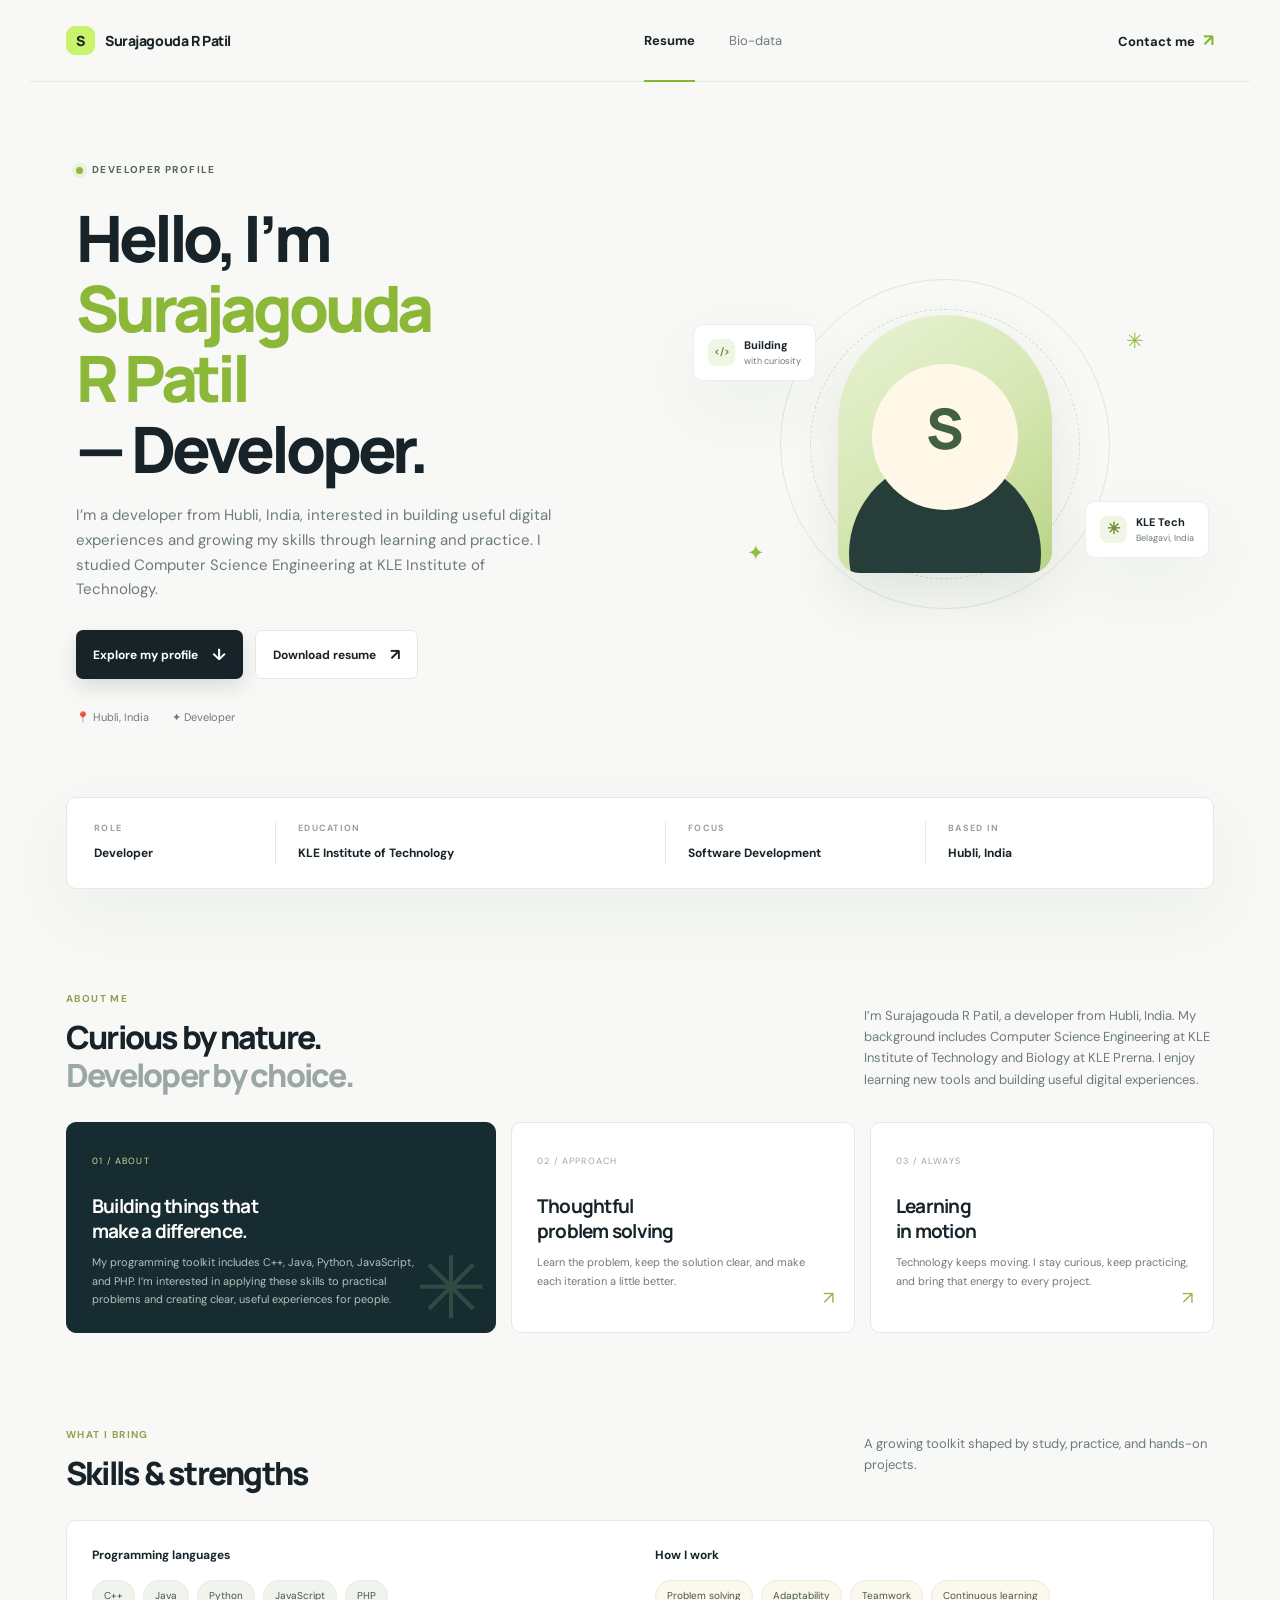
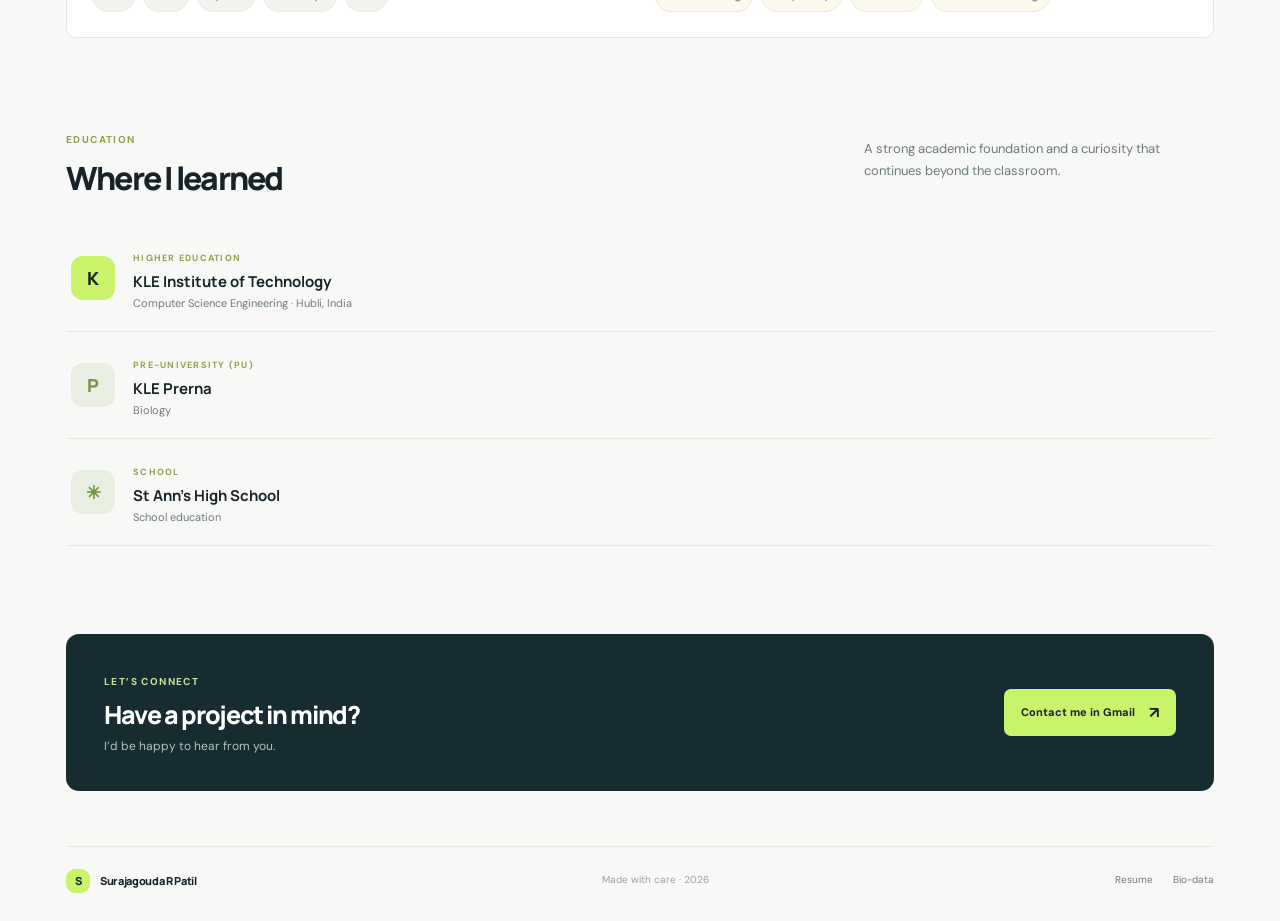
==== commit eedf4363: "Correct resume file and retain approved About Me update Removed the doctype, head, and body sections" ====
--- a/index.html
+++ b/index.html
@@ -16,22 +16,4 @@
     <section class="contact-band wrap" id="contact"><div><span class="section-kicker">LET’S CONNECT</span><h2>Have a project in mind?</h2><p>I’d be happy to hear from you.</p></div><a class="button light-button" href="https://mail.google.com/mail/?view=cm&amp;fs=1&amp;to=surajagoudap%40gmail.com" target="_blank" rel="noopener noreferrer">Contact me in Gmail <span>↗</span></a></section>
   </main>
   <footer class="site-footer wrap"><a class="brand footer-brand" href="index.html"><span class="brand-mark">S</span><span>Surajagouda R Patil</span></a><span>Made with care · <span data-year></span></span><div class="footer-links"><a href="index.html">Resume</a><a href="biodata.html">Bio-data</a></div></footer>
-</body></html><!doctype html>
-<html lang="en">
-<head>
-  <meta charset="utf-8"><meta name="viewport" content="width=device-width, initial-scale=1">
-  <meta name="description" content="Resume and professional profile of a developer from KLE Institute of Technology.">
-  <title>Resume | Surajagouda R Patil</title><link rel="stylesheet" href="styles.css"><script src="script.js" defer></script>
-</head>
-<body>
-  <header class="site-header"><a class="brand" href="index.html"><span class="brand-mark">S</span><span>Surajagouda R Patil</span></a><nav aria-label="Main navigation"><a class="active" href="index.html">Resume</a><a href="biodata.html">Bio-data</a></nav><a class="header-cta" href="https://mail.google.com/mail/?view=cm&amp;fs=1&amp;to=surajagoudap%40gmail.com" target="_blank" rel="noopener noreferrer">Contact me <span aria-hidden="true">↗</span></a></header>
-  <main>
-    <section class="hero wrap"><div class="hero-copy"><div class="eyebrow"><span class="status-dot"></span> DEVELOPER PROFILE</div><h1>Hello, I’m <span class="accent">Surajagouda<br>R Patil</span><br>— Developer.</h1><p class="intro">I’m a developer from Hubli, India, interested in building useful digital experiences and growing my skills through learning and practice. I studied Computer Science Engineering at KLE Institute of Technology.</p><div class="hero-actions"><a class="button primary" href="#about">Explore my profile <span>↓</span></a><button class="button secondary" type="button" data-print>Download resume <span>↗</span></button></div><div class="hero-meta"><span>📍 Hubli, India</span><span>✦ Developer</span></div></div><div class="profile-art" aria-label="Decorative profile illustration"><div class="orbit orbit-one"></div><div class="orbit orbit-two"></div><div class="portrait"><span class="portrait-initial">S</span></div><div class="float-card card-code"><span class="mini-icon">&lt;/&gt;</span><span><b>Building</b><small>with curiosity</small></span></div><div class="float-card card-school"><span class="mini-icon star">✳</span><span><b>KLE Tech</b><small>Belagavi, India</small></span></div><span class="spark spark-a">✳</span><span class="spark spark-b">✦</span></div></section>
-    <section class="quick-facts wrap" aria-label="Profile highlights"><div><span class="fact-label">ROLE</span><strong>Developer</strong></div><div><span class="fact-label">EDUCATION</span><strong>KLE Institute of Technology</strong></div><div><span class="fact-label">FOCUS</span><strong>Software Development</strong></div><div><span class="fact-label">BASED IN</span><strong>Hubli, India</strong></div></section>
-    <section class="section wrap" id="about"><div class="section-heading"><div><span class="section-kicker">A LITTLE ABOUT ME</span><h2>Curious by nature.<br><span class="muted">Developer by choice.</span></h2></div><p>I’m Surajagouda R Patil, a developer from Hubli, India. I studied at KLE Institute of Technology and enjoy learning how technology can solve practical problems.</p></div><div class="about-grid"><article class="about-card feature-card"><span class="card-number">01 / ABOUT</span><h3>Building things that<br>make a difference.</h3><p>I’m a developer with a foundation in technology from KLE Institute of Technology. I enjoy exploring how ideas become reliable, polished products—from the first sketch to the final detail.</p><span class="card-decoration">✳</span></article><article class="about-card"><span class="card-number">02 / APPROACH</span><h3>Thoughtful<br>problem solving</h3><p>Learn the problem, keep the solution clear, and make each iteration a little better.</p><span class="small-arrow">↗</span></article><article class="about-card"><span class="card-number">03 / ALWAYS</span><h3>Learning<br>in motion</h3><p>Technology keeps moving. I stay curious, keep practicing, and bring that energy to every project.</p><span class="small-arrow">↗</span></article></div></section>
-    <section class="section wrap"><div class="section-heading compact"><div><span class="section-kicker">WHAT I BRING</span><h2>Skills &amp; strengths</h2></div><p>A growing toolkit shaped by study, practice, and hands-on projects.</p></div><div class="skills-panel"><div class="skill-group"><h3>Programming languages</h3><div class="tags"><span>C++</span><span>Java</span><span>Python</span><span>JavaScript</span><span>PHP</span></div></div><div class="skill-group"><h3>How I work</h3><div class="tags soft-tags"><span>Problem solving</span><span>Adaptability</span><span>Teamwork</span><span>Continuous learning</span></div></div></div></section>
-    <section class="section wrap"><div class="section-heading compact"><div><span class="section-kicker">EDUCATION</span><h2>Where I learned</h2></div><p>A strong academic foundation and a curiosity that continues beyond the classroom.</p></div><article class="education-row"><div class="edu-icon">K</div><div class="edu-main"><span class="section-kicker">HIGHER EDUCATION</span><h3>KLE Institute of Technology</h3><p>Computer Science Engineering · Hubli, India</p></div></article><article class="education-row"><div class="edu-icon school-icon">P</div><div class="edu-main"><span class="section-kicker">PRE-UNIVERSITY (PU)</span><h3>KLE Prerna</h3><p>Pre-university education</p></div></article><article class="education-row school-row"><div class="edu-icon school-icon">✳</div><div class="edu-main"><span class="section-kicker">SCHOOL</span><h3>St Ann’s High School</h3><p>School education</p></div></article></section>
-    <section class="contact-band wrap" id="contact"><div><span class="section-kicker">LET’S CONNECT</span><h2>Have a project in mind?</h2><p>I’d be happy to hear from you.</p></div><a class="button light-button" href="https://mail.google.com/mail/?view=cm&amp;fs=1&amp;to=surajagoudap%40gmail.com" target="_blank" rel="noopener noreferrer">Contact me in Gmail <span>↗</span></a></section>
-  </main>
-  <footer class="site-footer wrap"><a class="brand footer-brand" href="index.html"><span class="brand-mark">S</span><span>Surajagouda R Patil</span></a><span>Made with care · <span data-year></span></span><div class="footer-links"><a href="index.html">Resume</a><a href="biodata.html">Bio-data</a></div></footer>
 </body></html>
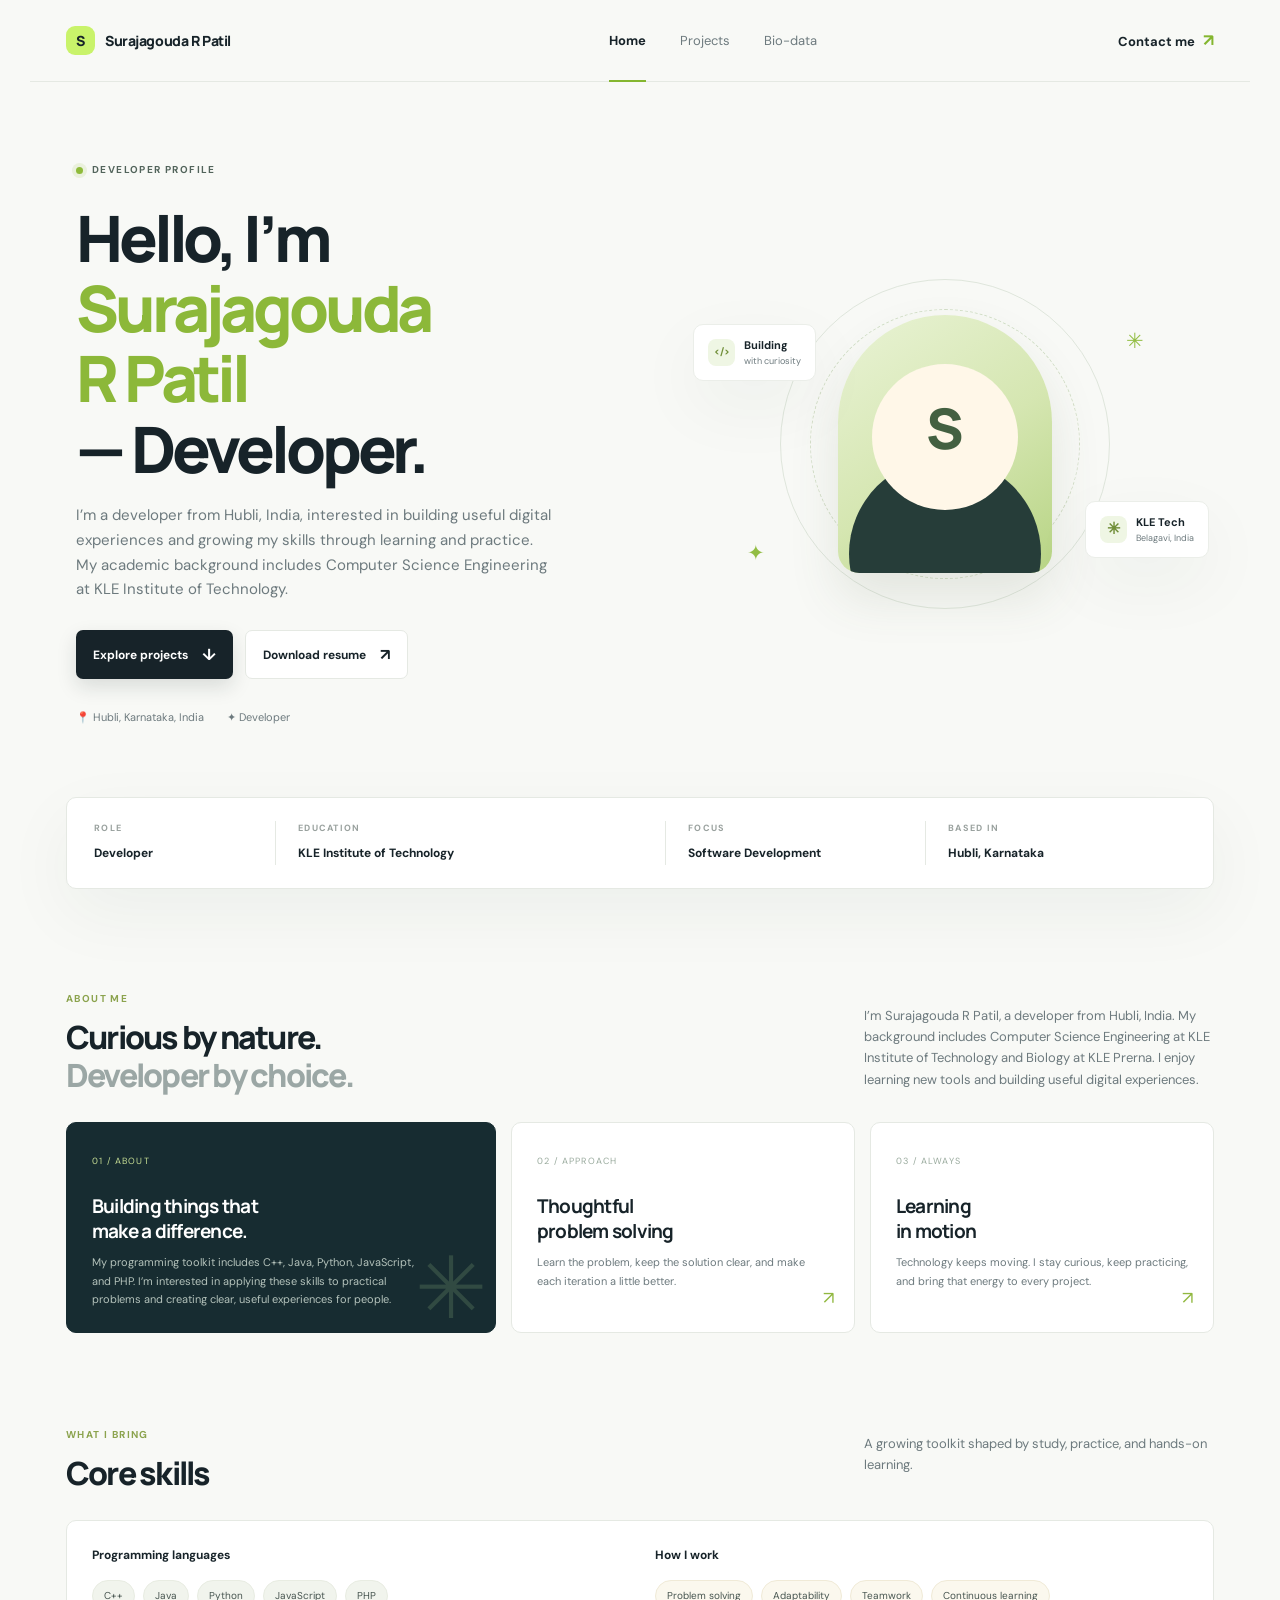
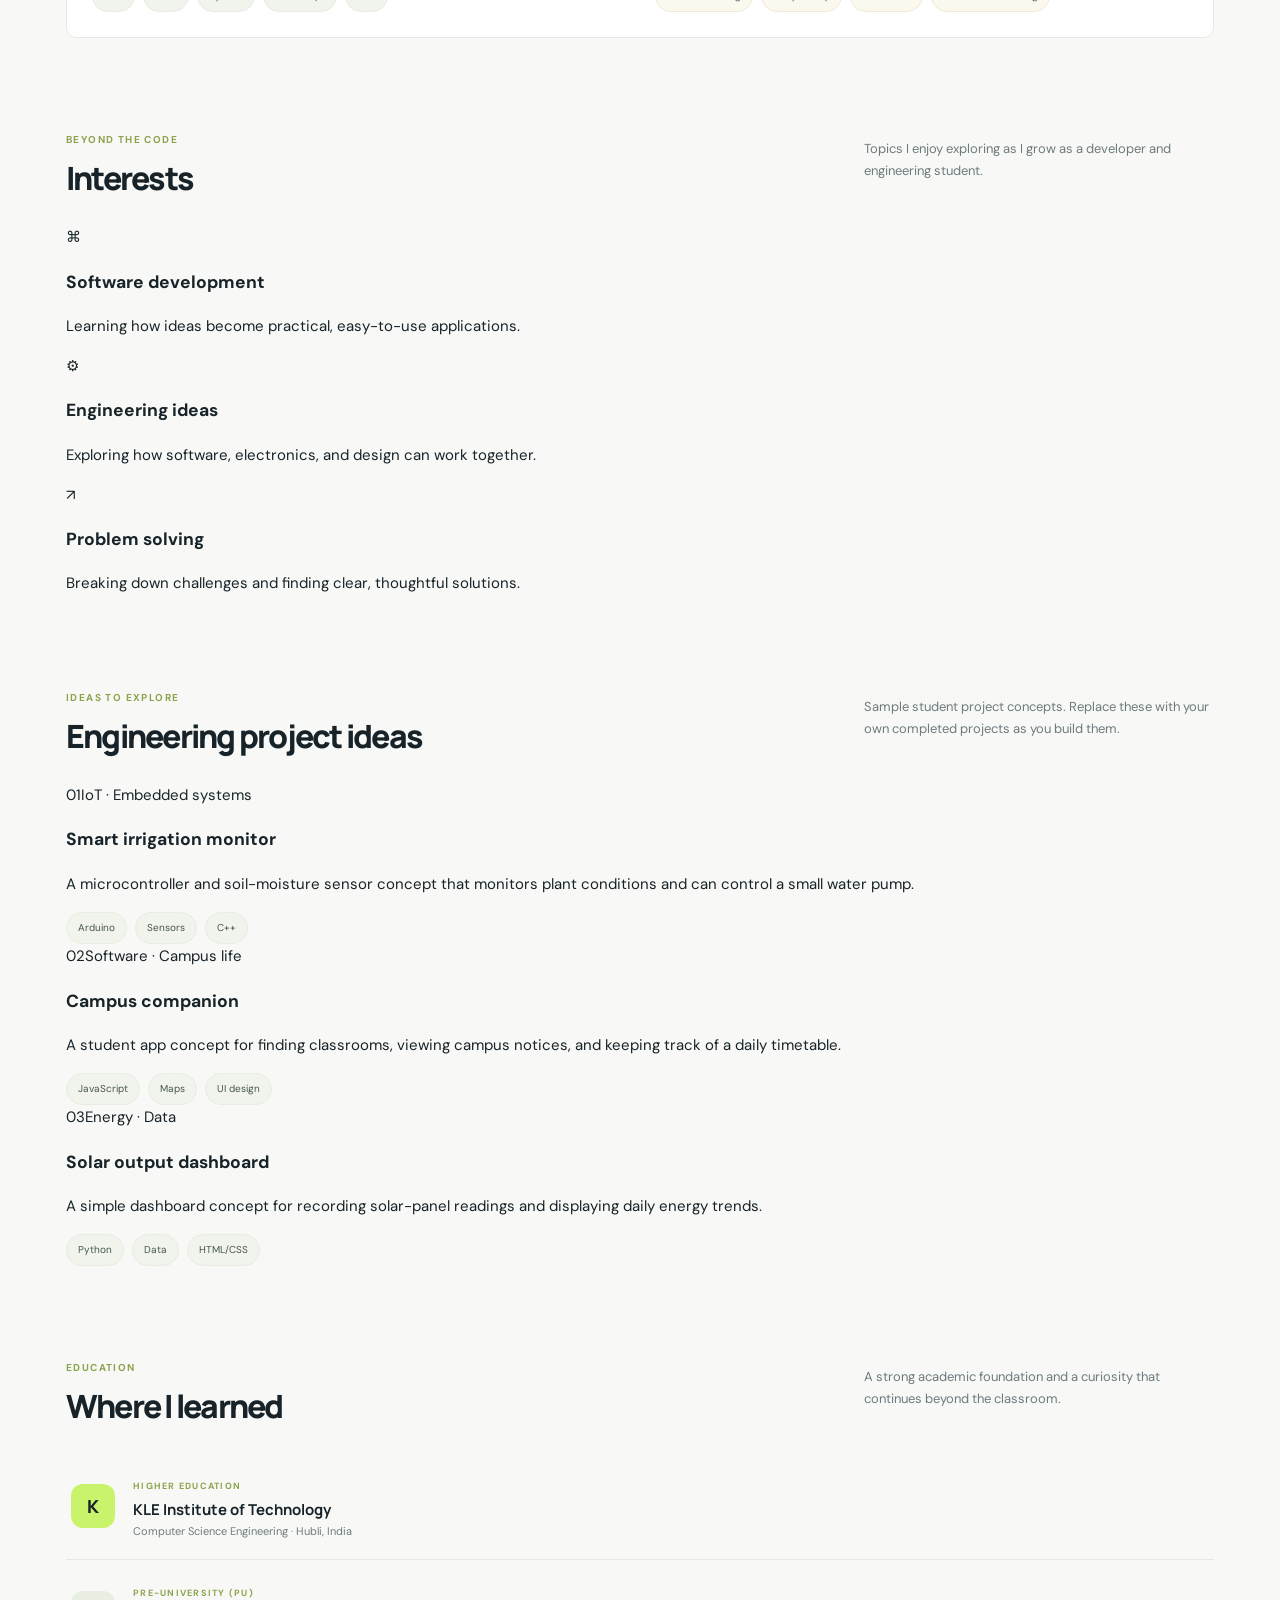
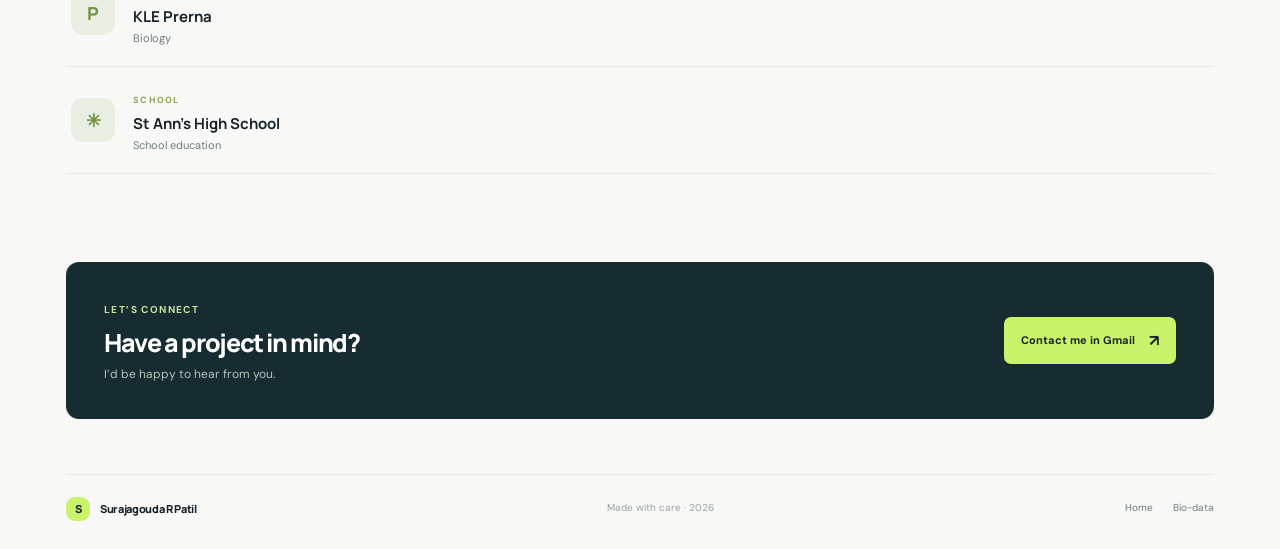
==== commit 61ecf522: "Add home projects, interests, and skills" ====
--- a/index.html
+++ b/index.html
@@ -2,18 +2,20 @@
 <html lang="en">
 <head>
   <meta charset="utf-8"><meta name="viewport" content="width=device-width, initial-scale=1">
-  <meta name="description" content="Resume and professional profile of a developer from KLE Institute of Technology.">
-  <title>Resume | Surajagouda R Patil</title><link rel="stylesheet" href="styles.css"><script src="script.js" defer></script>
+  <meta name="description" content="About Surajagouda R Patil, a developer from Hubli, India, with core skills, interests, and engineering project ideas.">
+  <title>Home | Surajagouda R Patil</title><link rel="stylesheet" href="styles.css"><script src="script.js" defer></script>
 </head>
 <body>
-  <header class="site-header"><a class="brand" href="index.html"><span class="brand-mark">S</span><span>Surajagouda R Patil</span></a><nav aria-label="Main navigation"><a class="active" href="index.html">Resume</a><a href="biodata.html">Bio-data</a></nav><a class="header-cta" href="https://mail.google.com/mail/?view=cm&amp;fs=1&amp;to=surajagoudap%40gmail.com" target="_blank" rel="noopener noreferrer">Contact me <span aria-hidden="true">↗</span></a></header>
+  <header class="site-header"><a class="brand" href="index.html"><span class="brand-mark">S</span><span>Surajagouda R Patil</span></a><nav aria-label="Main navigation"><a class="active" href="index.html">Home</a><a href="#projects">Projects</a><a href="biodata.html">Bio-data</a></nav><a class="header-cta" href="https://mail.google.com/mail/?view=cm&amp;fs=1&amp;to=surajagoudap%40gmail.com" target="_blank" rel="noopener noreferrer">Contact me <span aria-hidden="true">↗</span></a></header>
   <main>
-    <section class="hero wrap"><div class="hero-copy"><div class="eyebrow"><span class="status-dot"></span> DEVELOPER PROFILE</div><h1>Hello, I’m <span class="accent">Surajagouda<br>R Patil</span><br>— Developer.</h1><p class="intro">I’m a developer from Hubli, India, interested in building useful digital experiences and growing my skills through learning and practice. I studied Computer Science Engineering at KLE Institute of Technology.</p><div class="hero-actions"><a class="button primary" href="#about">Explore my profile <span>↓</span></a><button class="button secondary" type="button" data-print>Download resume <span>↗</span></button></div><div class="hero-meta"><span>📍 Hubli, India</span><span>✦ Developer</span></div></div><div class="profile-art" aria-label="Decorative profile illustration"><div class="orbit orbit-one"></div><div class="orbit orbit-two"></div><div class="portrait"><span class="portrait-initial">S</span></div><div class="float-card card-code"><span class="mini-icon">&lt;/&gt;</span><span><b>Building</b><small>with curiosity</small></span></div><div class="float-card card-school"><span class="mini-icon star">✳</span><span><b>KLE Tech</b><small>Belagavi, India</small></span></div><span class="spark spark-a">✳</span><span class="spark spark-b">✦</span></div></section>
-    <section class="quick-facts wrap" aria-label="Profile highlights"><div><span class="fact-label">ROLE</span><strong>Developer</strong></div><div><span class="fact-label">EDUCATION</span><strong>KLE Institute of Technology</strong></div><div><span class="fact-label">FOCUS</span><strong>Software Development</strong></div><div><span class="fact-label">BASED IN</span><strong>Hubli, India</strong></div></section>
+    <section class="hero wrap"><div class="hero-copy"><div class="eyebrow"><span class="status-dot"></span> DEVELOPER PROFILE</div><h1>Hello, I’m <span class="accent">Surajagouda<br>R Patil</span><br>— Developer.</h1><p class="intro">I’m a developer from Hubli, India, interested in building useful digital experiences and growing my skills through learning and practice. My academic background includes Computer Science Engineering at KLE Institute of Technology.</p><div class="hero-actions"><a class="button primary" href="#projects">Explore projects <span>↓</span></a><button class="button secondary" type="button" data-print>Download resume <span>↗</span></button></div><div class="hero-meta"><span>📍 Hubli, Karnataka, India</span><span>✦ Developer</span></div></div><div class="profile-art" aria-label="Decorative profile illustration"><div class="orbit orbit-one"></div><div class="orbit orbit-two"></div><div class="portrait"><span class="portrait-initial">S</span></div><div class="float-card card-code"><span class="mini-icon">&lt;/&gt;</span><span><b>Building</b><small>with curiosity</small></span></div><div class="float-card card-school"><span class="mini-icon star">✳</span><span><b>KLE Tech</b><small>Belagavi, India</small></span></div><span class="spark spark-a">✳</span><span class="spark spark-b">✦</span></div></section>
+    <section class="quick-facts wrap" aria-label="Profile highlights"><div><span class="fact-label">ROLE</span><strong>Developer</strong></div><div><span class="fact-label">EDUCATION</span><strong>KLE Institute of Technology</strong></div><div><span class="fact-label">FOCUS</span><strong>Software Development</strong></div><div><span class="fact-label">BASED IN</span><strong>Hubli, Karnataka</strong></div></section>
     <section class="section wrap" id="about"><div class="section-heading"><div><span class="section-kicker">ABOUT ME</span><h2>Curious by nature.<br><span class="muted">Developer by choice.</span></h2></div><p>I’m Surajagouda R Patil, a developer from Hubli, India. My background includes Computer Science Engineering at KLE Institute of Technology and Biology at KLE Prerna. I enjoy learning new tools and building useful digital experiences.</p></div><div class="about-grid"><article class="about-card feature-card"><span class="card-number">01 / ABOUT</span><h3>Building things that<br>make a difference.</h3><p>My programming toolkit includes C++, Java, Python, JavaScript, and PHP. I’m interested in applying these skills to practical problems and creating clear, useful experiences for people.</p><span class="card-decoration">✳</span></article><article class="about-card"><span class="card-number">02 / APPROACH</span><h3>Thoughtful<br>problem solving</h3><p>Learn the problem, keep the solution clear, and make each iteration a little better.</p><span class="small-arrow">↗</span></article><article class="about-card"><span class="card-number">03 / ALWAYS</span><h3>Learning<br>in motion</h3><p>Technology keeps moving. I stay curious, keep practicing, and bring that energy to every project.</p><span class="small-arrow">↗</span></article></div></section>
-    <section class="section wrap"><div class="section-heading compact"><div><span class="section-kicker">WHAT I BRING</span><h2>Skills &amp; strengths</h2></div><p>A growing toolkit shaped by study, practice, and hands-on projects.</p></div><div class="skills-panel"><div class="skill-group"><h3>Programming languages</h3><div class="tags"><span>C++</span><span>Java</span><span>Python</span><span>JavaScript</span><span>PHP</span></div></div><div class="skill-group"><h3>How I work</h3><div class="tags soft-tags"><span>Problem solving</span><span>Adaptability</span><span>Teamwork</span><span>Continuous learning</span></div></div></div></section>
+    <section class="section wrap" id="skills"><div class="section-heading compact"><div><span class="section-kicker">WHAT I BRING</span><h2>Core skills</h2></div><p>A growing toolkit shaped by study, practice, and hands-on learning.</p></div><div class="skills-panel"><div class="skill-group"><h3>Programming languages</h3><div class="tags"><span>C++</span><span>Java</span><span>Python</span><span>JavaScript</span><span>PHP</span></div></div><div class="skill-group"><h3>How I work</h3><div class="tags soft-tags"><span>Problem solving</span><span>Adaptability</span><span>Teamwork</span><span>Continuous learning</span></div></div></div></section>
+    <section class="section wrap" id="interests"><div class="section-heading compact"><div><span class="section-kicker">BEYOND THE CODE</span><h2>Interests</h2></div><p>Topics I enjoy exploring as I grow as a developer and engineering student.</p></div><div class="interest-grid"><article class="interest-card"><span class="interest-icon">⌘</span><h3>Software development</h3><p>Learning how ideas become practical, easy-to-use applications.</p></article><article class="interest-card"><span class="interest-icon">⚙</span><h3>Engineering ideas</h3><p>Exploring how software, electronics, and design can work together.</p></article><article class="interest-card"><span class="interest-icon">↗</span><h3>Problem solving</h3><p>Breaking down challenges and finding clear, thoughtful solutions.</p></article></div></section>
+    <section class="section wrap" id="projects"><div class="section-heading compact"><div><span class="section-kicker">IDEAS TO EXPLORE</span><h2>Engineering project ideas</h2></div><p>Sample student project concepts. Replace these with your own completed projects as you build them.</p></div><div class="project-grid"><article class="project-card"><div class="project-top"><span class="project-index">01</span><span class="project-type">IoT · Embedded systems</span></div><h3>Smart irrigation monitor</h3><p>A microcontroller and soil-moisture sensor concept that monitors plant conditions and can control a small water pump.</p><div class="tags"><span>Arduino</span><span>Sensors</span><span>C++</span></div></article><article class="project-card"><div class="project-top"><span class="project-index">02</span><span class="project-type">Software · Campus life</span></div><h3>Campus companion</h3><p>A student app concept for finding classrooms, viewing campus notices, and keeping track of a daily timetable.</p><div class="tags"><span>JavaScript</span><span>Maps</span><span>UI design</span></div></article><article class="project-card"><div class="project-top"><span class="project-index">03</span><span class="project-type">Energy · Data</span></div><h3>Solar output dashboard</h3><p>A simple dashboard concept for recording solar-panel readings and displaying daily energy trends.</p><div class="tags"><span>Python</span><span>Data</span><span>HTML/CSS</span></div></article></div></section>
     <section class="section wrap"><div class="section-heading compact"><div><span class="section-kicker">EDUCATION</span><h2>Where I learned</h2></div><p>A strong academic foundation and a curiosity that continues beyond the classroom.</p></div><article class="education-row"><div class="edu-icon">K</div><div class="edu-main"><span class="section-kicker">HIGHER EDUCATION</span><h3>KLE Institute of Technology</h3><p>Computer Science Engineering · Hubli, India</p></div></article><article class="education-row"><div class="edu-icon school-icon">P</div><div class="edu-main"><span class="section-kicker">PRE-UNIVERSITY (PU)</span><h3>KLE Prerna</h3><p>Biology</p></div></article><article class="education-row school-row"><div class="edu-icon school-icon">✳</div><div class="edu-main"><span class="section-kicker">SCHOOL</span><h3>St Ann’s High School</h3><p>School education</p></div></article></section>
     <section class="contact-band wrap" id="contact"><div><span class="section-kicker">LET’S CONNECT</span><h2>Have a project in mind?</h2><p>I’d be happy to hear from you.</p></div><a class="button light-button" href="https://mail.google.com/mail/?view=cm&amp;fs=1&amp;to=surajagoudap%40gmail.com" target="_blank" rel="noopener noreferrer">Contact me in Gmail <span>↗</span></a></section>
   </main>
-  <footer class="site-footer wrap"><a class="brand footer-brand" href="index.html"><span class="brand-mark">S</span><span>Surajagouda R Patil</span></a><span>Made with care · <span data-year></span></span><div class="footer-links"><a href="index.html">Resume</a><a href="biodata.html">Bio-data</a></div></footer>
+  <footer class="site-footer wrap"><a class="brand footer-brand" href="index.html"><span class="brand-mark">S</span><span>Surajagouda R Patil</span></a><span>Made with care · <span data-year></span></span><div class="footer-links"><a href="index.html">Home</a><a href="biodata.html">Bio-data</a></div></footer>
 </body></html>
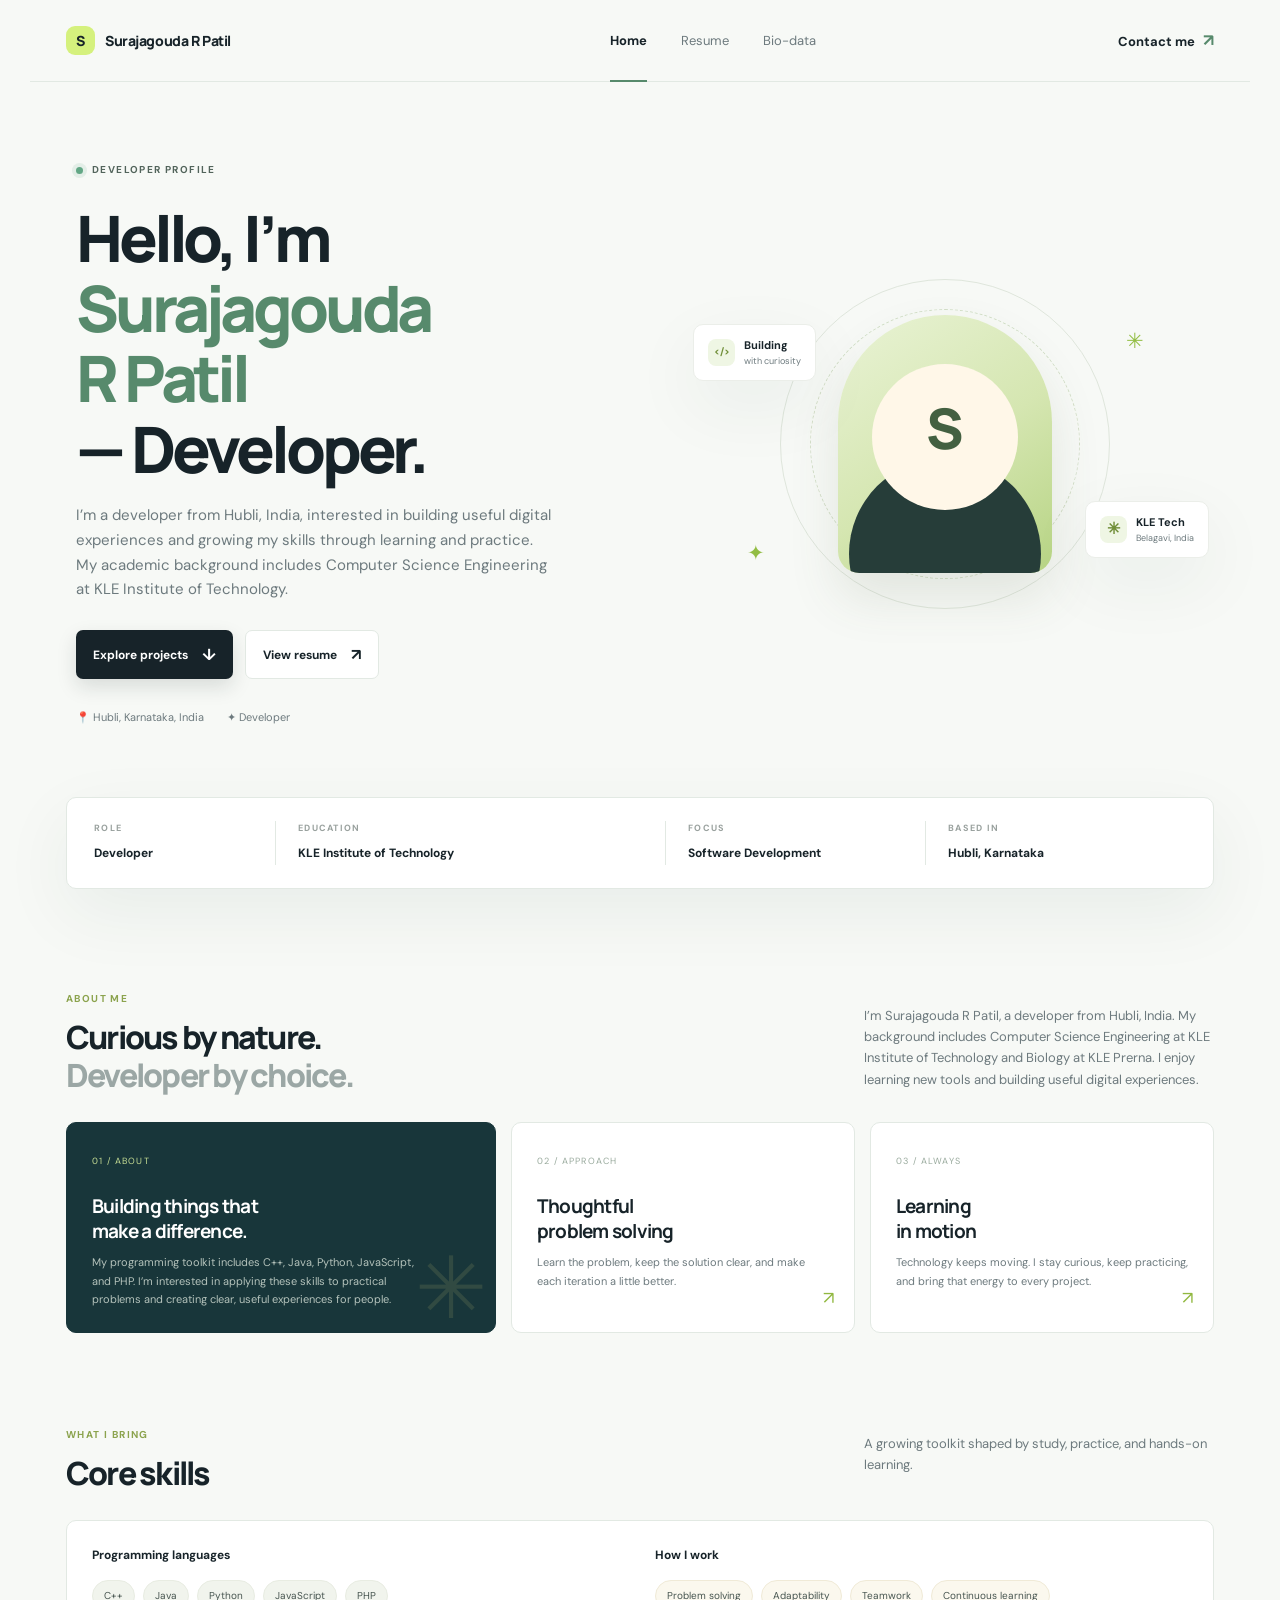
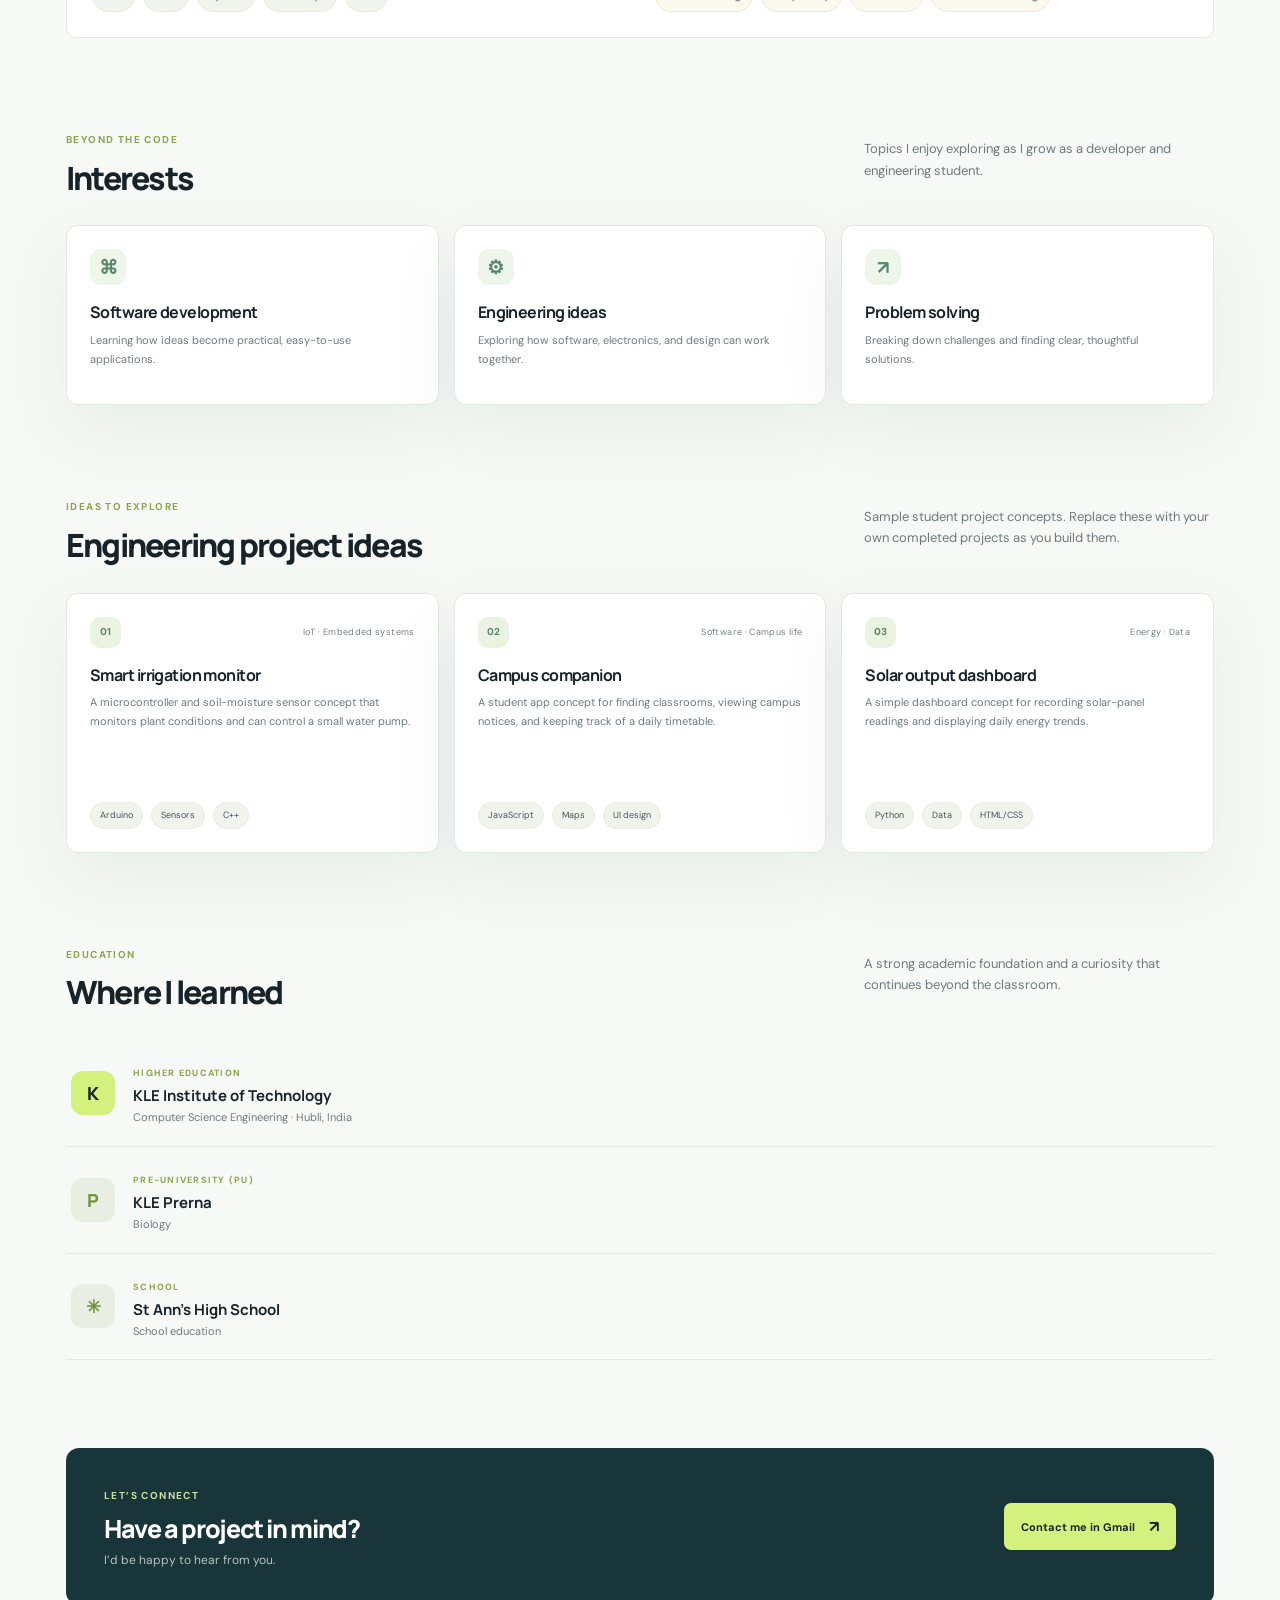
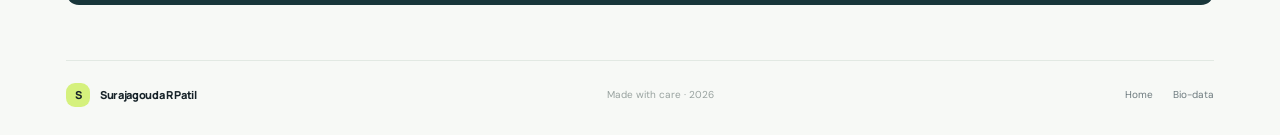
==== commit 4da01b6c: "Keep Home as overview and link the Resume page" ====
--- a/index.html
+++ b/index.html
@@ -6,9 +6,9 @@
   <title>Home | Surajagouda R Patil</title><link rel="stylesheet" href="styles.css"><script src="script.js" defer></script>
 </head>
 <body>
-  <header class="site-header"><a class="brand" href="index.html"><span class="brand-mark">S</span><span>Surajagouda R Patil</span></a><nav aria-label="Main navigation"><a class="active" href="index.html">Home</a><a href="#projects">Projects</a><a href="biodata.html">Bio-data</a></nav><a class="header-cta" href="https://mail.google.com/mail/?view=cm&amp;fs=1&amp;to=surajagoudap%40gmail.com" target="_blank" rel="noopener noreferrer">Contact me <span aria-hidden="true">↗</span></a></header>
+  <header class="site-header"><a class="brand" href="index.html"><span class="brand-mark">S</span><span>Surajagouda R Patil</span></a><nav aria-label="Main navigation"><a class="active" href="index.html">Home</a><a href="resume.html">Resume</a><a href="biodata.html">Bio-data</a></nav><a class="header-cta" href="https://mail.google.com/mail/?view=cm&amp;fs=1&amp;to=surajagoudap%40gmail.com" target="_blank" rel="noopener noreferrer">Contact me <span aria-hidden="true">↗</span></a></header>
   <main>
-    <section class="hero wrap"><div class="hero-copy"><div class="eyebrow"><span class="status-dot"></span> DEVELOPER PROFILE</div><h1>Hello, I’m <span class="accent">Surajagouda<br>R Patil</span><br>— Developer.</h1><p class="intro">I’m a developer from Hubli, India, interested in building useful digital experiences and growing my skills through learning and practice. My academic background includes Computer Science Engineering at KLE Institute of Technology.</p><div class="hero-actions"><a class="button primary" href="#projects">Explore projects <span>↓</span></a><button class="button secondary" type="button" data-print>Download resume <span>↗</span></button></div><div class="hero-meta"><span>📍 Hubli, Karnataka, India</span><span>✦ Developer</span></div></div><div class="profile-art" aria-label="Decorative profile illustration"><div class="orbit orbit-one"></div><div class="orbit orbit-two"></div><div class="portrait"><span class="portrait-initial">S</span></div><div class="float-card card-code"><span class="mini-icon">&lt;/&gt;</span><span><b>Building</b><small>with curiosity</small></span></div><div class="float-card card-school"><span class="mini-icon star">✳</span><span><b>KLE Tech</b><small>Belagavi, India</small></span></div><span class="spark spark-a">✳</span><span class="spark spark-b">✦</span></div></section>
+    <section class="hero wrap"><div class="hero-copy"><div class="eyebrow"><span class="status-dot"></span> DEVELOPER PROFILE</div><h1>Hello, I’m <span class="accent">Surajagouda<br>R Patil</span><br>— Developer.</h1><p class="intro">I’m a developer from Hubli, India, interested in building useful digital experiences and growing my skills through learning and practice. My academic background includes Computer Science Engineering at KLE Institute of Technology.</p><div class="hero-actions"><a class="button primary" href="#projects">Explore projects <span>↓</span></a><a class="button secondary" href="resume.html">View resume <span>↗</span></a></div><div class="hero-meta"><span>📍 Hubli, Karnataka, India</span><span>✦ Developer</span></div></div><div class="profile-art" aria-label="Decorative profile illustration"><div class="orbit orbit-one"></div><div class="orbit orbit-two"></div><div class="portrait"><span class="portrait-initial">S</span></div><div class="float-card card-code"><span class="mini-icon">&lt;/&gt;</span><span><b>Building</b><small>with curiosity</small></span></div><div class="float-card card-school"><span class="mini-icon star">✳</span><span><b>KLE Tech</b><small>Belagavi, India</small></span></div><span class="spark spark-a">✳</span><span class="spark spark-b">✦</span></div></section>
     <section class="quick-facts wrap" aria-label="Profile highlights"><div><span class="fact-label">ROLE</span><strong>Developer</strong></div><div><span class="fact-label">EDUCATION</span><strong>KLE Institute of Technology</strong></div><div><span class="fact-label">FOCUS</span><strong>Software Development</strong></div><div><span class="fact-label">BASED IN</span><strong>Hubli, Karnataka</strong></div></section>
     <section class="section wrap" id="about"><div class="section-heading"><div><span class="section-kicker">ABOUT ME</span><h2>Curious by nature.<br><span class="muted">Developer by choice.</span></h2></div><p>I’m Surajagouda R Patil, a developer from Hubli, India. My background includes Computer Science Engineering at KLE Institute of Technology and Biology at KLE Prerna. I enjoy learning new tools and building useful digital experiences.</p></div><div class="about-grid"><article class="about-card feature-card"><span class="card-number">01 / ABOUT</span><h3>Building things that<br>make a difference.</h3><p>My programming toolkit includes C++, Java, Python, JavaScript, and PHP. I’m interested in applying these skills to practical problems and creating clear, useful experiences for people.</p><span class="card-decoration">✳</span></article><article class="about-card"><span class="card-number">02 / APPROACH</span><h3>Thoughtful<br>problem solving</h3><p>Learn the problem, keep the solution clear, and make each iteration a little better.</p><span class="small-arrow">↗</span></article><article class="about-card"><span class="card-number">03 / ALWAYS</span><h3>Learning<br>in motion</h3><p>Technology keeps moving. I stay curious, keep practicing, and bring that energy to every project.</p><span class="small-arrow">↗</span></article></div></section>
     <section class="section wrap" id="skills"><div class="section-heading compact"><div><span class="section-kicker">WHAT I BRING</span><h2>Core skills</h2></div><p>A growing toolkit shaped by study, practice, and hands-on learning.</p></div><div class="skills-panel"><div class="skill-group"><h3>Programming languages</h3><div class="tags"><span>C++</span><span>Java</span><span>Python</span><span>JavaScript</span><span>PHP</span></div></div><div class="skill-group"><h3>How I work</h3><div class="tags soft-tags"><span>Problem solving</span><span>Adaptability</span><span>Teamwork</span><span>Continuous learning</span></div></div></div></section>
--- a/styles.css
+++ b/styles.css
@@ -3,3 +3,24 @@
 @media(max-width:850px){.site-header{padding:0 22px}.wrap{margin-left:24px;margin-right:24px}.hero{padding-top:50px;grid-template-columns:1fr .8fr}.profile-art{transform:scale(.82)}.quick-facts{grid-template-columns:1fr 1.5fr;row-gap:16px}.quick-facts>div:nth-child(2){border:0}.about-grid{grid-template-columns:1fr 1fr}.feature-card{grid-column:span 2}.biodata-layout{grid-template-columns:220px 1fr;gap:28px}.bio-sidebar{padding:22px}}
 @media(max-width:600px){.site-header{height:68px;padding:0 18px}.brand{font-size:12px}.brand-mark{width:26px;height:26px}nav{gap:15px;margin:0}nav a{font-size:11px}nav a.active:after{bottom:-24px}.header-cta{display:none}.wrap{margin-left:18px;margin-right:18px}.hero{display:flex;flex-direction:column;align-items:stretch;padding:43px 0 28px}.hero h1{font-size:47px}.intro{font-size:13px}.hero-meta{font-size:9px;gap:12px}.profile-art{height:290px;transform:scale(.8);transform-origin:center top;margin:12px auto -35px;width:100%}.quick-facts{padding:17px;margin-bottom:67px;grid-template-columns:1fr 1.4fr}.quick-facts>div{padding:0 10px}.quick-facts strong{font-size:10px}.section{margin-bottom:64px}.section-heading{display:block}.section-heading h2{font-size:27px}.section-heading>p{margin-top:13px}.about-grid{grid-template-columns:1fr}.feature-card{grid-column:auto}.about-card{min-height:175px}.skills-panel{grid-template-columns:1fr;padding:20px;gap:20px}.contact-band{display:block;padding:28px 23px}.light-button{margin-top:20px}.site-footer{flex-wrap:wrap;gap:15px}.site-footer>span{order:3;width:100%}.footer-links{gap:14px}.page-hero{padding:48px 0 27px}.page-hero h1{font-size:46px}.biodata-layout{display:block;padding:26px 0 65px}.bio-sidebar{min-height:0;margin-bottom:34px}.bio-monogram{width:58px;height:58px;margin-bottom:17px}.bio-sidebar-rule{margin:16px 0 11px}.sidebar-note br{display:none}.detail-grid{grid-template-columns:1fr;margin-left:0}.bio-paragraph{margin-left:0}.timeline{margin-left:5px}.bio-section-title{margin-bottom:13px}.bio-section{margin-bottom:22px;padding-bottom:22px}}
 @media print{body{background:white}.site-header,.site-footer,.hero-actions,.contact-band,.breadcrumb{display:none!important}.wrap{max-width:none;margin:0 20px}.hero{min-height:0;padding:25px 0}.profile-art{transform:scale(.7)}.section{margin-bottom:32px}.about-card,.quick-facts,.skills-panel,.education-row{break-inside:avoid}.biodata-layout{padding:20px 0}.bio-sidebar{print-color-adjust:exact}}
+
+
+/* Refined evergreen, mint, and warm ivory palette */
+:root{--paper:#f7f9f6;--green:#d5f17d;--green-deep:#578a6c;--navy:#18363a;--line:#e2e9e3;--shadow:0 24px 70px #163a3210}
+.accent{color:#578a6c}
+.status-dot{background:#62a785;box-shadow:0 0 0 4px #62a78522}
+.section[id]{scroll-margin-top:28px}
+.interest-grid,.project-grid{display:grid;grid-template-columns:repeat(3,minmax(0,1fr));gap:15px}
+.interest-card,.project-card{background:#fff;border:1px solid var(--line);border-radius:12px;padding:23px;box-shadow:var(--shadow)}
+.interest-card{min-height:180px}
+.interest-icon{width:36px;height:36px;border-radius:11px;background:#eef5e9;color:var(--green-deep);display:grid;place-items:center;font-size:19px;font-weight:700}
+.interest-card h3,.project-card h3{font:700 16px/1.35 Manrope,sans-serif;letter-spacing:-.035em;margin:17px 0 7px}
+.interest-card p,.project-card p{font-size:11px;line-height:1.75;color:var(--muted);margin:0}
+.project-card{min-height:260px;display:flex;flex-direction:column}
+.project-top{display:flex;justify-content:space-between;align-items:center;gap:8px}
+.project-index{width:31px;height:31px;border-radius:10px;background:#eaf3df;color:#568569;display:grid;place-items:center;font-size:10px;font-weight:700}
+.project-type{font-size:9px;letter-spacing:.04em;color:#73827a;text-align:right}
+.project-card .tags{margin-top:auto;padding-top:18px}
+.project-card .tags span{font-size:9px;padding:5px 9px}
+@media(max-width:850px){.interest-grid,.project-grid{grid-template-columns:1fr 1fr}.project-card:last-child{grid-column:span 2}}
+@media(max-width:600px){.site-header{gap:10px}.site-header nav{gap:10px;margin:0}.site-header nav a{font-size:10px}.interest-grid,.project-grid{grid-template-columns:1fr}.project-card:last-child{grid-column:auto}.interest-card{min-height:0}.project-card{min-height:230px}}
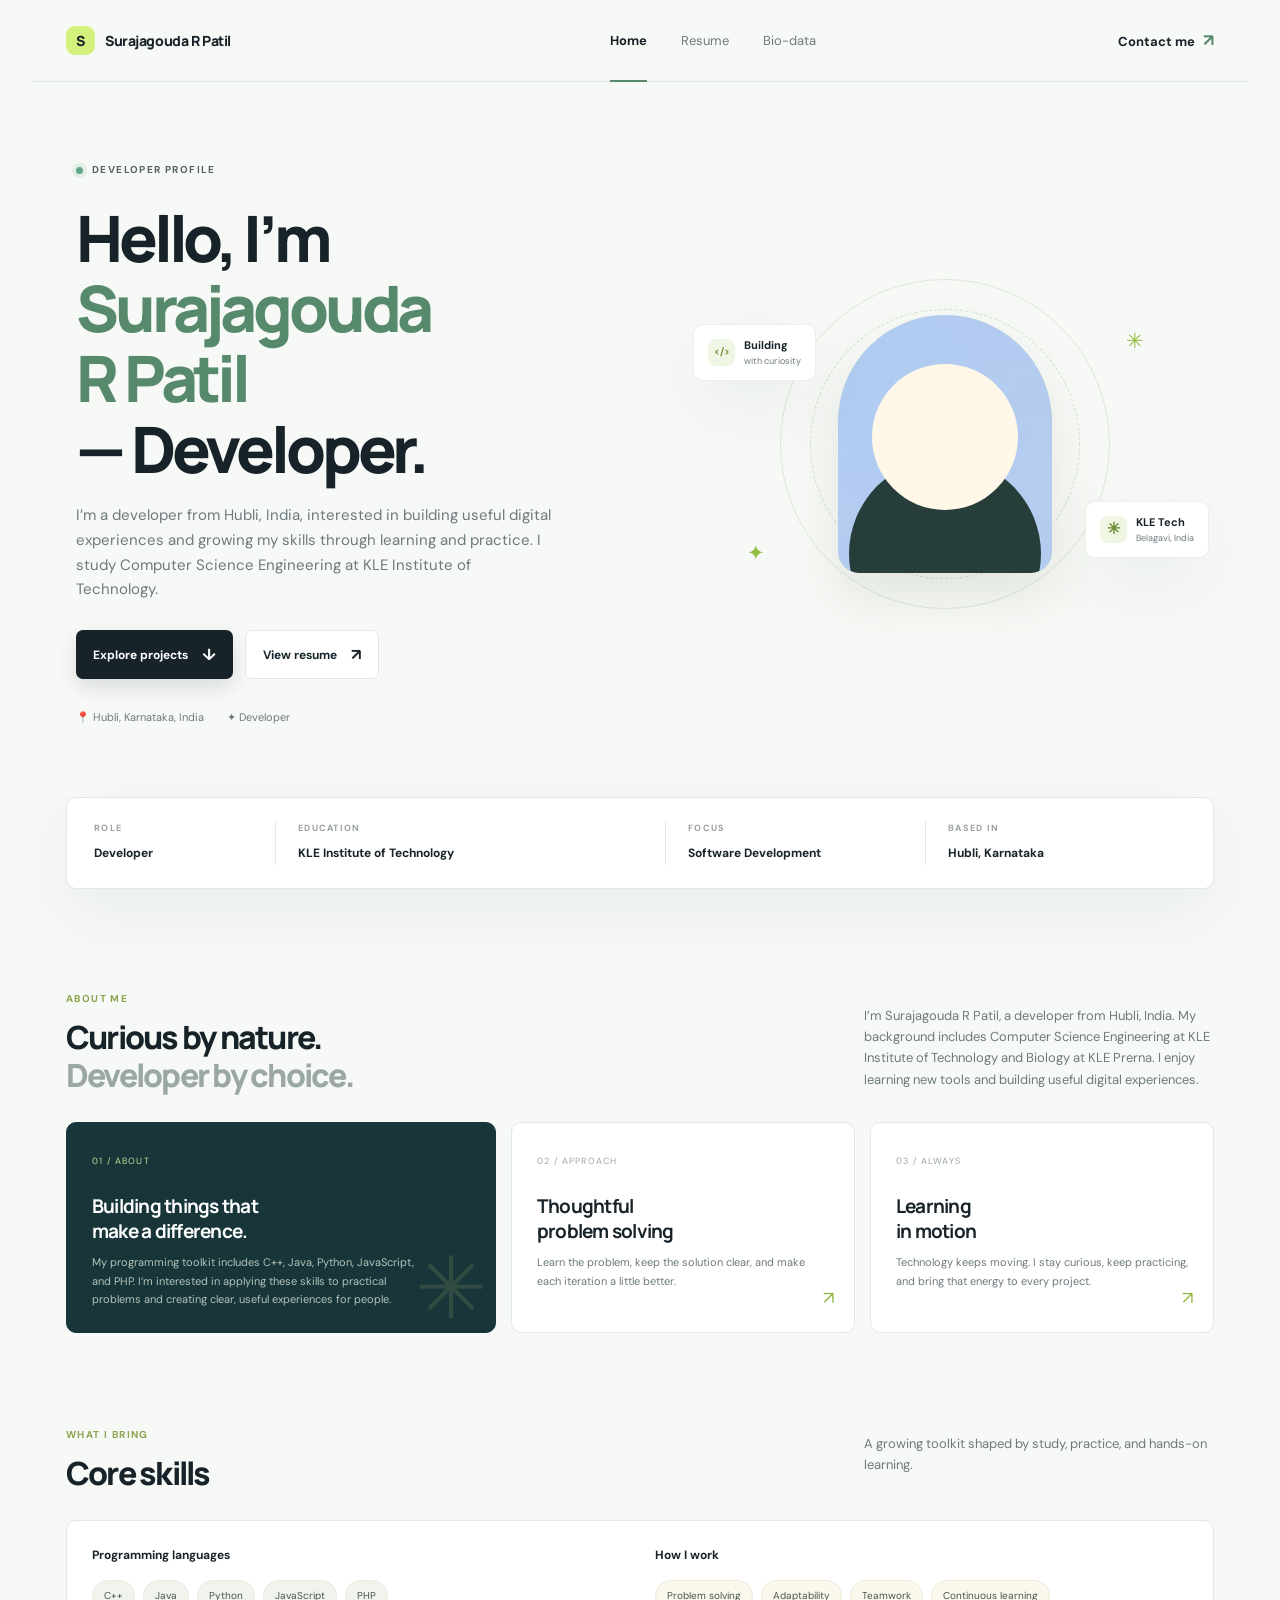
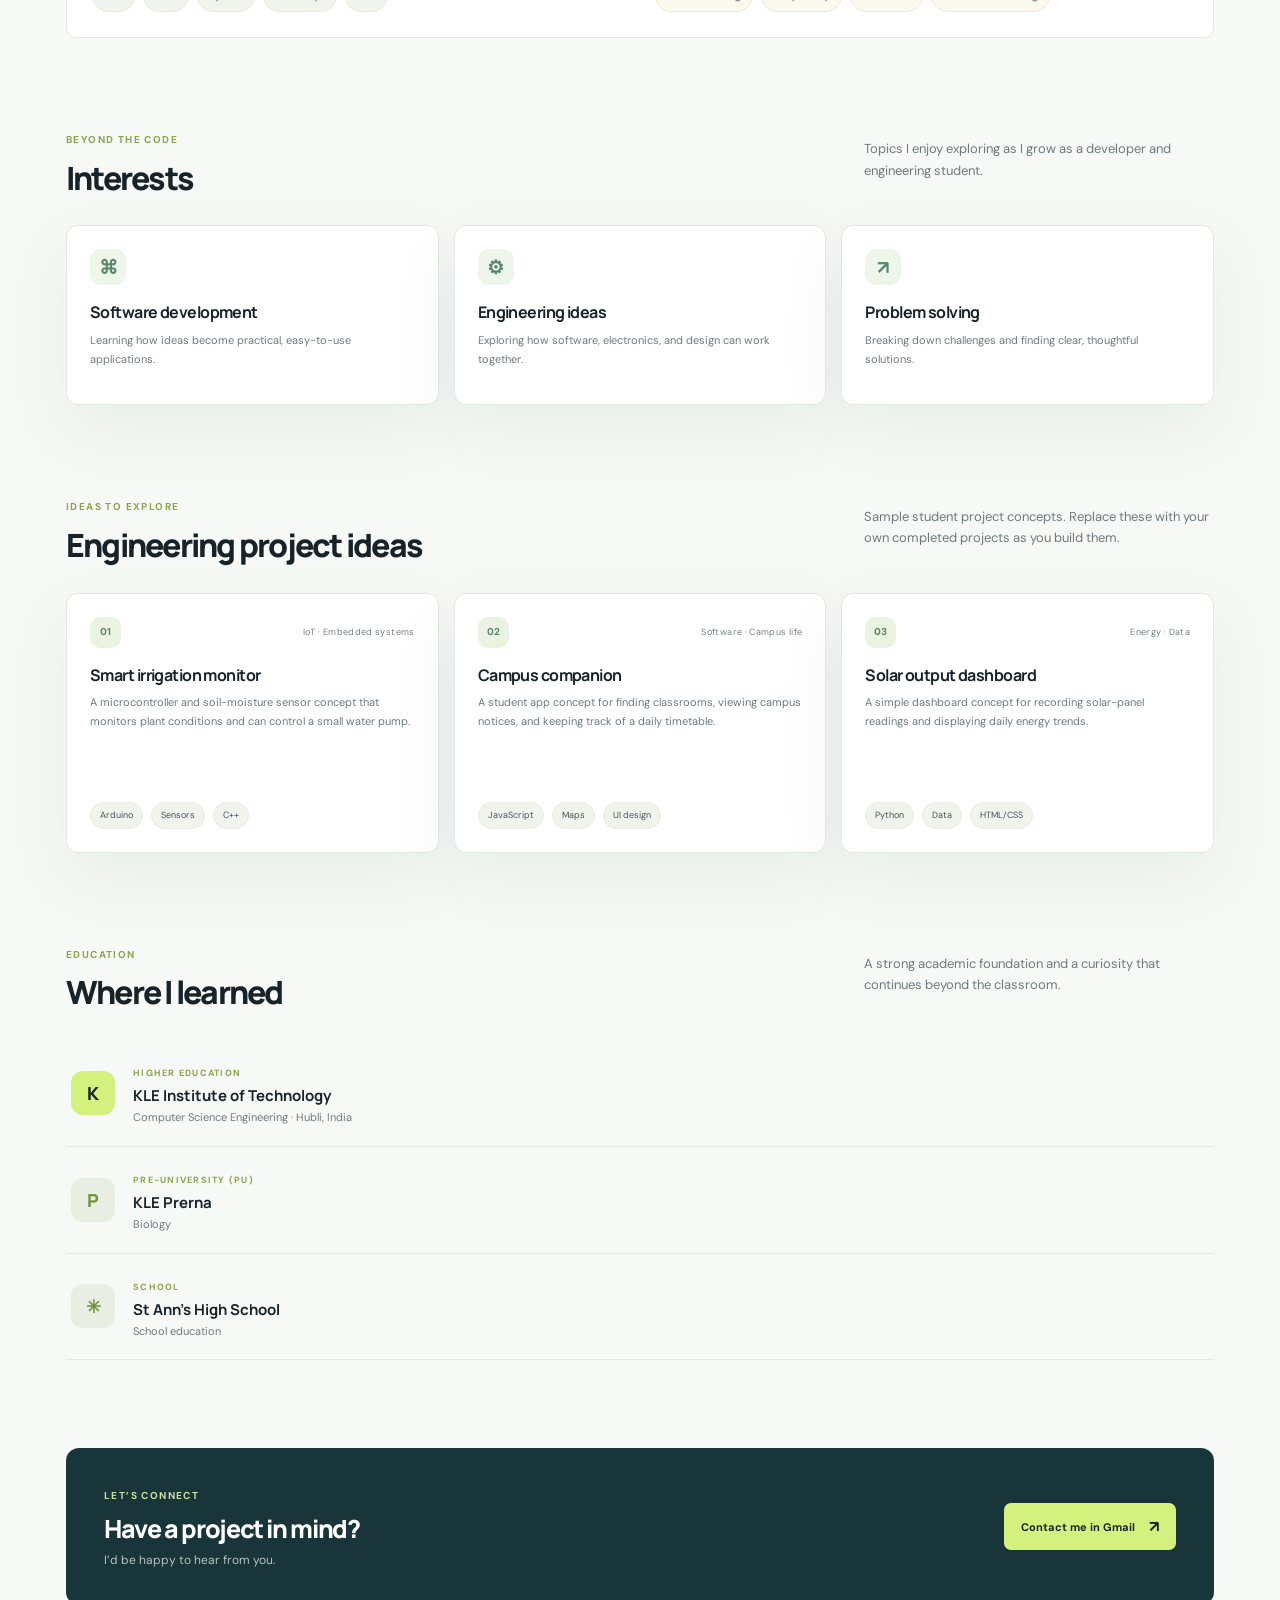
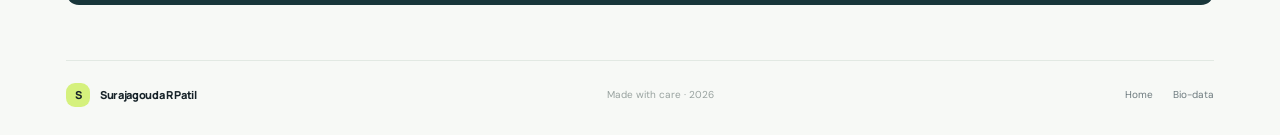
==== commit 1d35a8b4: "Add files via upload" ====
--- a/index.html
+++ b/index.html
@@ -2,13 +2,13 @@
 <html lang="en">
 <head>
   <meta charset="utf-8"><meta name="viewport" content="width=device-width, initial-scale=1">
-  <meta name="description" content="About Surajagouda R Patil, a developer from Hubli, India, with core skills, interests, and engineering project ideas.">
+  <meta name="description" content="Resume and professional profile of a developer from KLE Institute of Technology.">
   <title>Home | Surajagouda R Patil</title><link rel="stylesheet" href="styles.css"><script src="script.js" defer></script>
 </head>
 <body>
   <header class="site-header"><a class="brand" href="index.html"><span class="brand-mark">S</span><span>Surajagouda R Patil</span></a><nav aria-label="Main navigation"><a class="active" href="index.html">Home</a><a href="resume.html">Resume</a><a href="biodata.html">Bio-data</a></nav><a class="header-cta" href="https://mail.google.com/mail/?view=cm&amp;fs=1&amp;to=surajagoudap%40gmail.com" target="_blank" rel="noopener noreferrer">Contact me <span aria-hidden="true">↗</span></a></header>
   <main>
-    <section class="hero wrap"><div class="hero-copy"><div class="eyebrow"><span class="status-dot"></span> DEVELOPER PROFILE</div><h1>Hello, I’m <span class="accent">Surajagouda<br>R Patil</span><br>— Developer.</h1><p class="intro">I’m a developer from Hubli, India, interested in building useful digital experiences and growing my skills through learning and practice. My academic background includes Computer Science Engineering at KLE Institute of Technology.</p><div class="hero-actions"><a class="button primary" href="#projects">Explore projects <span>↓</span></a><a class="button secondary" href="resume.html">View resume <span>↗</span></a></div><div class="hero-meta"><span>📍 Hubli, Karnataka, India</span><span>✦ Developer</span></div></div><div class="profile-art" aria-label="Decorative profile illustration"><div class="orbit orbit-one"></div><div class="orbit orbit-two"></div><div class="portrait"><span class="portrait-initial">S</span></div><div class="float-card card-code"><span class="mini-icon">&lt;/&gt;</span><span><b>Building</b><small>with curiosity</small></span></div><div class="float-card card-school"><span class="mini-icon star">✳</span><span><b>KLE Tech</b><small>Belagavi, India</small></span></div><span class="spark spark-a">✳</span><span class="spark spark-b">✦</span></div></section>
+    <section class="hero wrap"><div class="hero-copy"><div class="eyebrow"><span class="status-dot"></span> DEVELOPER PROFILE</div><h1>Hello, I’m <span class="accent">Surajagouda<br>R Patil</span><br>— Developer.</h1><p class="intro">I’m a developer from Hubli, India, interested in building useful digital experiences and growing my skills through learning and practice. I study Computer Science Engineering at KLE Institute of Technology.</p><div class="hero-actions"><a class="button primary" href="#projects">Explore projects <span>↓</span></a><a class="button secondary" href="resume.html">View resume <span>↗</span></a></div><div class="hero-meta"><span>📍 Hubli, Karnataka, India</span><span>✦ Developer</span></div></div><div class="profile-art" aria-label="Photo of Surajagouda R Patil"><div class="orbit orbit-one"></div><div class="orbit orbit-two"></div><div class="portrait"><img src="surajagouda.jpg" alt="Surajagouda R Patil"></div><div class="float-card card-code"><span class="mini-icon">&lt;/&gt;</span><span><b>Building</b><small>with curiosity</small></span></div><div class="float-card card-school"><span class="mini-icon star">✳</span><span><b>KLE Tech</b><small>Belagavi, India</small></span></div><span class="spark spark-a">✳</span><span class="spark spark-b">✦</span></div></section>
     <section class="quick-facts wrap" aria-label="Profile highlights"><div><span class="fact-label">ROLE</span><strong>Developer</strong></div><div><span class="fact-label">EDUCATION</span><strong>KLE Institute of Technology</strong></div><div><span class="fact-label">FOCUS</span><strong>Software Development</strong></div><div><span class="fact-label">BASED IN</span><strong>Hubli, Karnataka</strong></div></section>
     <section class="section wrap" id="about"><div class="section-heading"><div><span class="section-kicker">ABOUT ME</span><h2>Curious by nature.<br><span class="muted">Developer by choice.</span></h2></div><p>I’m Surajagouda R Patil, a developer from Hubli, India. My background includes Computer Science Engineering at KLE Institute of Technology and Biology at KLE Prerna. I enjoy learning new tools and building useful digital experiences.</p></div><div class="about-grid"><article class="about-card feature-card"><span class="card-number">01 / ABOUT</span><h3>Building things that<br>make a difference.</h3><p>My programming toolkit includes C++, Java, Python, JavaScript, and PHP. I’m interested in applying these skills to practical problems and creating clear, useful experiences for people.</p><span class="card-decoration">✳</span></article><article class="about-card"><span class="card-number">02 / APPROACH</span><h3>Thoughtful<br>problem solving</h3><p>Learn the problem, keep the solution clear, and make each iteration a little better.</p><span class="small-arrow">↗</span></article><article class="about-card"><span class="card-number">03 / ALWAYS</span><h3>Learning<br>in motion</h3><p>Technology keeps moving. I stay curious, keep practicing, and bring that energy to every project.</p><span class="small-arrow">↗</span></article></div></section>
     <section class="section wrap" id="skills"><div class="section-heading compact"><div><span class="section-kicker">WHAT I BRING</span><h2>Core skills</h2></div><p>A growing toolkit shaped by study, practice, and hands-on learning.</p></div><div class="skills-panel"><div class="skill-group"><h3>Programming languages</h3><div class="tags"><span>C++</span><span>Java</span><span>Python</span><span>JavaScript</span><span>PHP</span></div></div><div class="skill-group"><h3>How I work</h3><div class="tags soft-tags"><span>Problem solving</span><span>Adaptability</span><span>Teamwork</span><span>Continuous learning</span></div></div></div></section>
@@ -18,4 +18,4 @@
     <section class="contact-band wrap" id="contact"><div><span class="section-kicker">LET’S CONNECT</span><h2>Have a project in mind?</h2><p>I’d be happy to hear from you.</p></div><a class="button light-button" href="https://mail.google.com/mail/?view=cm&amp;fs=1&amp;to=surajagoudap%40gmail.com" target="_blank" rel="noopener noreferrer">Contact me in Gmail <span>↗</span></a></section>
   </main>
   <footer class="site-footer wrap"><a class="brand footer-brand" href="index.html"><span class="brand-mark">S</span><span>Surajagouda R Patil</span></a><span>Made with care · <span data-year></span></span><div class="footer-links"><a href="index.html">Home</a><a href="biodata.html">Bio-data</a></div></footer>
-</body></html>
+</body></html>
